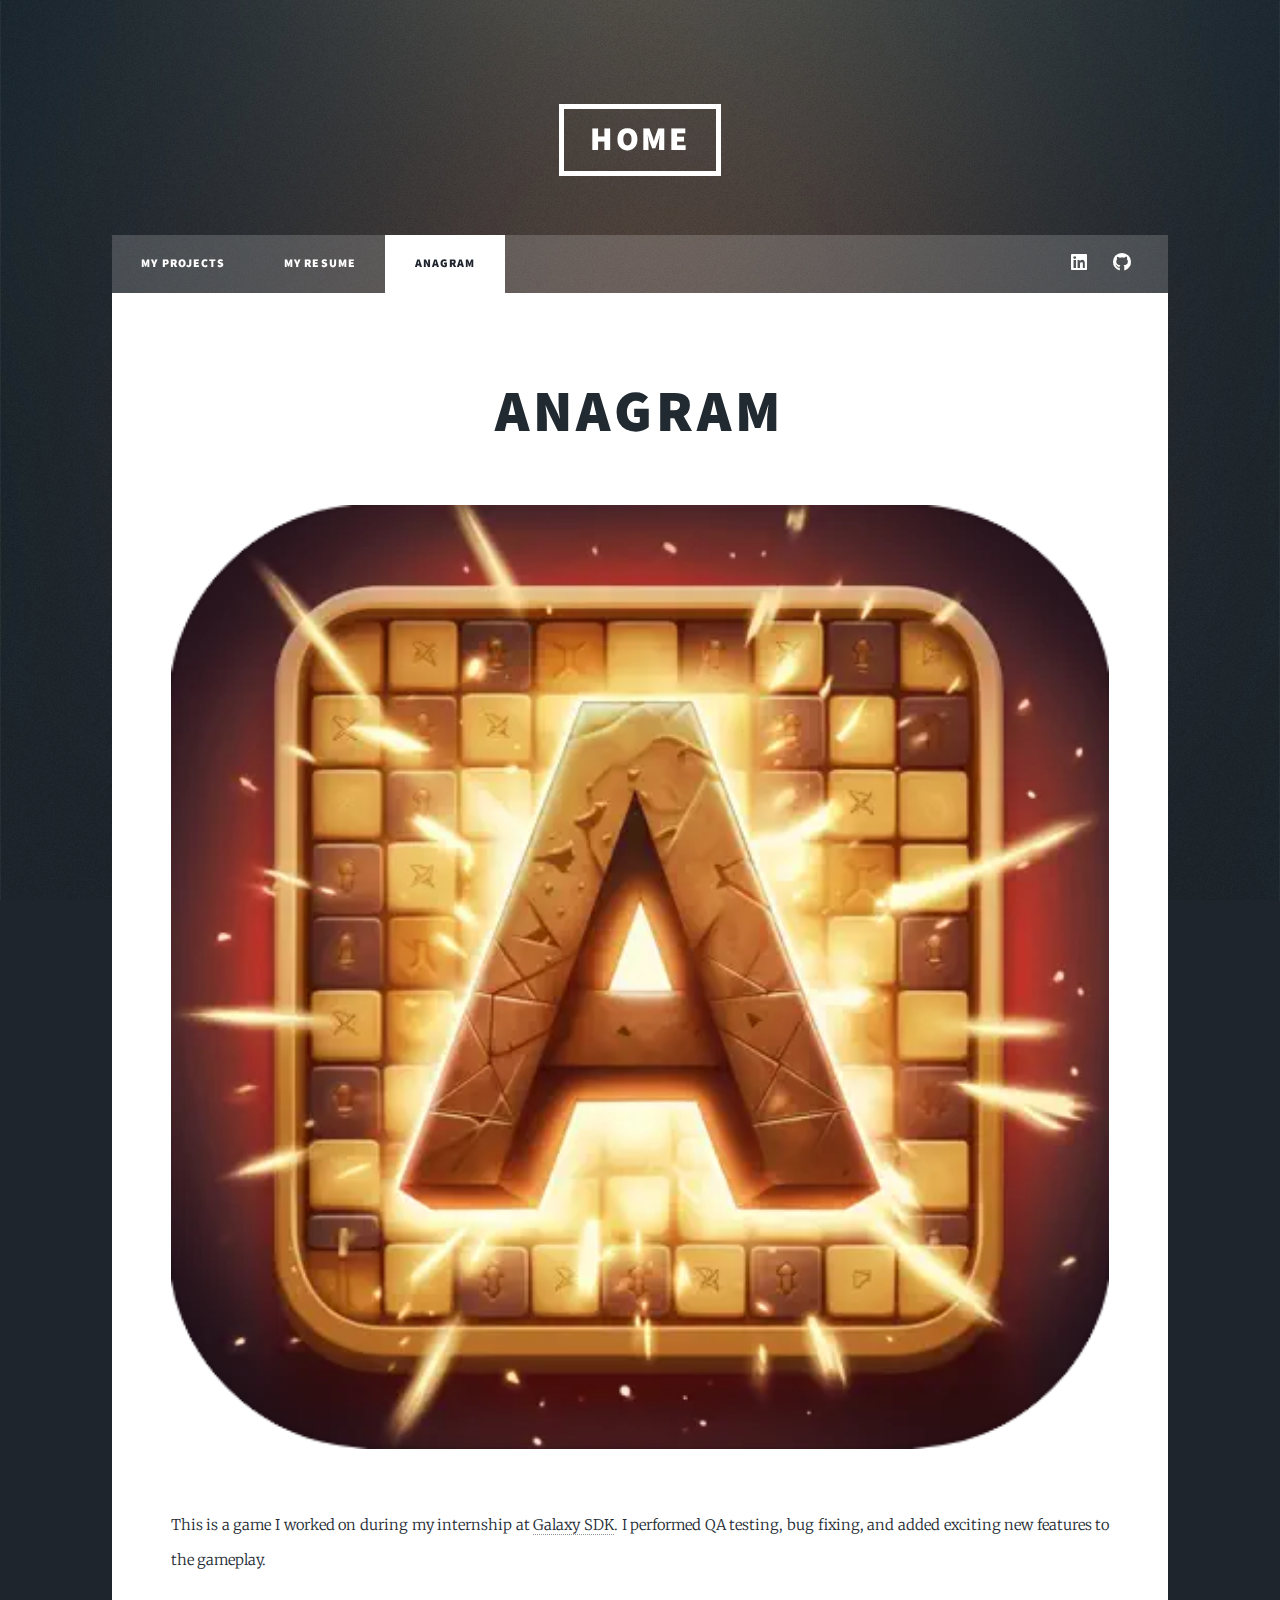
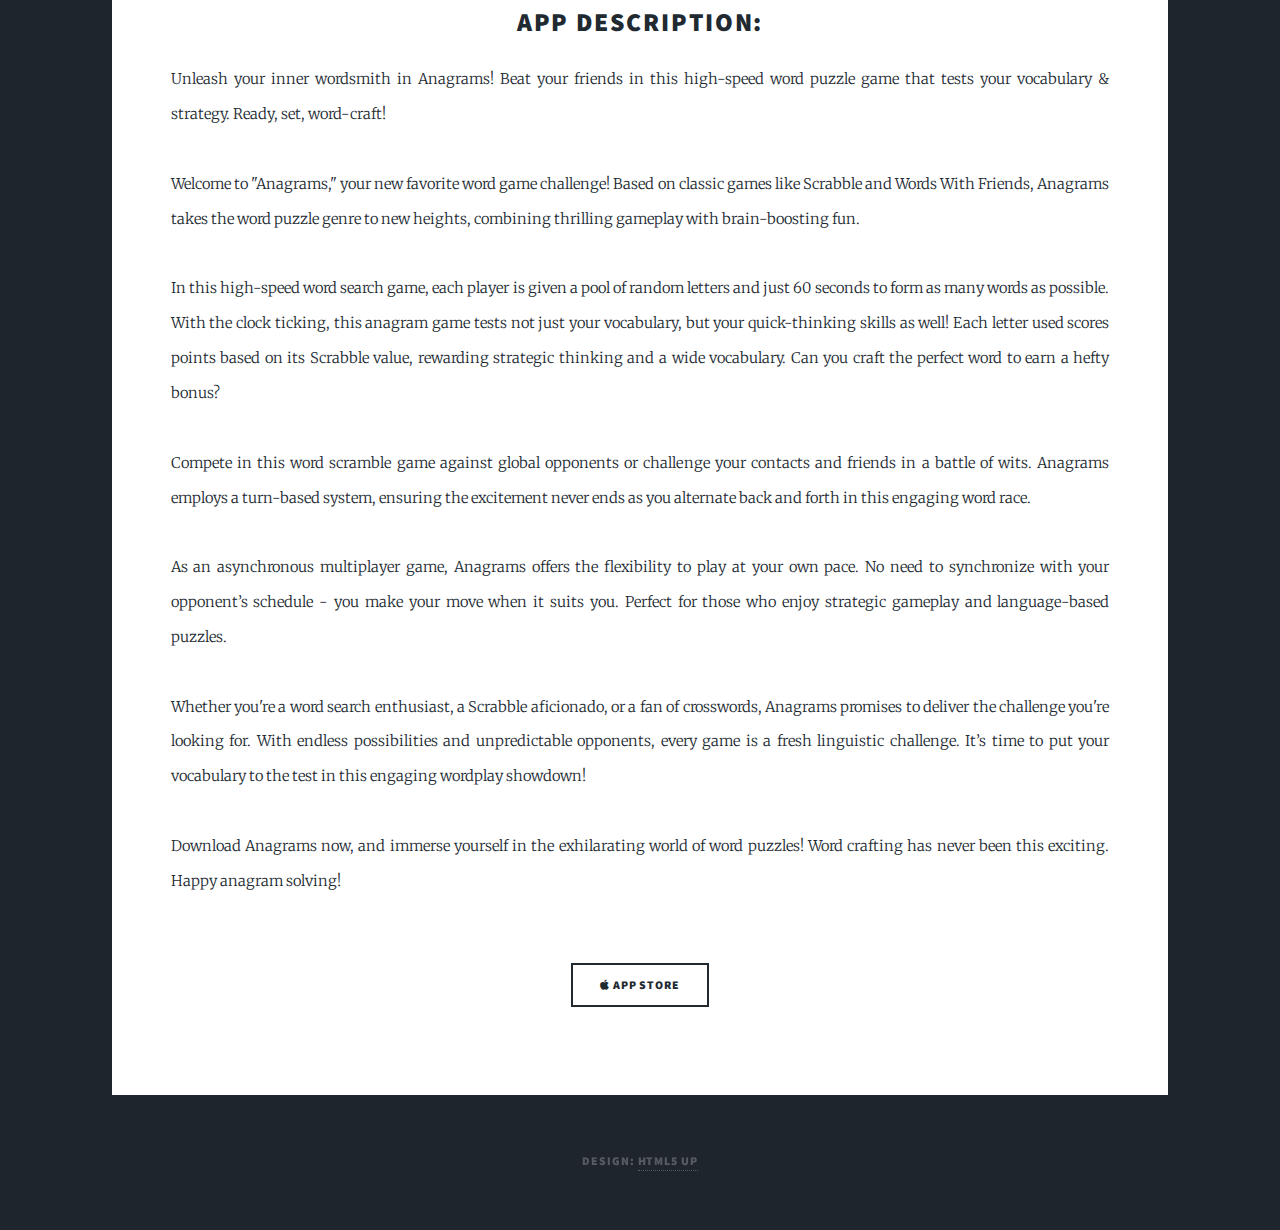
==== anagram.html @ d2fc7c10 "updating website with new projects" ====
<!DOCTYPE HTML>
<!--
	Massively by HTML5 UP
	html5up.net | @ajlkn
	Free for personal and commercial use under the CCA 3.0 license (html5up.net/license)
-->
<html>
	<head>
		<title>Anagram</title>
		<meta charset="utf-8" />
		<meta name="viewport" content="width=device-width, initial-scale=1, user-scalable=no" />
		<link rel="stylesheet" href="assets/css/main.css" />
		<noscript><link rel="stylesheet" href="assets/css/noscript.css" /></noscript>
	</head>
	<body class="is-preload">

		<!-- Wrapper -->
			<div id="wrapper">

				<!-- Header -->
					<header id="header">
						<a href="index.html" class="logo">Home</a>
					</header>

				<!-- Nav -->
					<nav id="nav">
						<ul class="links">
							<li><a href="index.html">My Projects</a></li>
							<li><a href="resume.html">My Resume</a></li>
                            <li class="active"><a href="anagram.html">Anagram</a></li>
						</ul>
						<ul class="icons">
							<li><a href="https://www.linkedin.com/in/drew-bozarth" class="icon brands fa-linkedin" target="_blank"><span class="label">Linkedin</span></a></li>
							<li><a href="https://github.com/drew-bozarth" class="icon brands fa-github" target="_blank"><span class="label">GitHub</span></a></li>
						</ul>
					</nav>

				<!-- Main -->
					<div id="main">

						<!-- Post -->
							<section class="post">
								<header class="major">
									<h1>Anagram<br /></h1>
								</header>
								<div class="image main"><img src="images/AnagramIcon.png" alt="" /></div>
								<p>
									<article>
                                        <p>This is a game I worked on during my internship at <a href="https://www.galaxysdk.com/" target="_blank">Galaxy SDK</a>. I performed QA testing, bug fixing, and added exciting new features to the gameplay.
                                        </p>
                                        <p>
                                            <h2 style="text-align: center;">App Description:</h2>
                                            <p>
                                                Unleash your inner wordsmith in Anagrams! Beat your friends in this high-speed word puzzle game that tests your vocabulary & strategy. Ready, set, word-craft!<br /><br />
                                                Welcome to "Anagrams," your new favorite word game challenge! Based on classic games like Scrabble and Words With Friends, Anagrams takes the word puzzle genre to new heights, combining thrilling gameplay with brain-boosting fun.<br /><br />
                                                In this high-speed word search game, each player is given a pool of random letters and just 60 seconds to form as many words as possible. With the clock ticking, this anagram game tests not just your vocabulary, but your quick-thinking skills as well! Each letter used scores points based on its Scrabble value, rewarding strategic thinking and a wide vocabulary. Can you craft the perfect word to earn a hefty bonus?<br /><br />
                                                Compete in this word scramble game against global opponents or challenge your contacts and friends in a battle of wits. Anagrams employs a turn-based system, ensuring the excitement never ends as you alternate back and forth in this engaging word race.<br /><br />
                                                As an asynchronous multiplayer game, Anagrams offers the flexibility to play at your own pace. No need to synchronize with your opponent’s schedule - you make your move when it suits you. Perfect for those who enjoy strategic gameplay and language-based puzzles.<br /><br />
                                                Whether you're a word search enthusiast, a Scrabble aficionado, or a fan of crosswords, Anagrams promises to deliver the challenge you're looking for. With endless possibilities and unpredictable opponents, every game is a fresh linguistic challenge. It’s time to put your vocabulary to the test in this engaging wordplay showdown!<br /><br />
                                                Download Anagrams now, and immerse yourself in the exhilarating world of word puzzles! Word crafting has never been this exciting. Happy anagram solving!<br /><br />
                                            </p>
                                        </p>
                                    
                                        <ul class="actions special">
                                            <li><a href="https://apps.apple.com/us/app/anagram-word-battle/id6450316290" class="button" target="_blank"><span class="icon brands fa-apple"> App Store</span></a></li>
                                        </ul>
                                    </article>
								</p>
							</section>
					</div>

				<!-- Footer -->
					<footer id="footer">
					</footer>

				<!-- Copyright -->
					<div id="copyright">
						<ul><li>Design: <a href="https://html5up.net" target="_blank">HTML5 UP</a></li></ul>
					</div>

			</div>

		<!-- Scripts -->
			<script src="assets/js/jquery.min.js"></script>
			<script src="assets/js/jquery.scrollex.min.js"></script>
			<script src="assets/js/jquery.scrolly.min.js"></script>
			<script src="assets/js/browser.min.js"></script>
			<script src="assets/js/breakpoints.min.js"></script>
			<script src="assets/js/util.js"></script>
			<script src="assets/js/main.js"></script>

	</body>
</html>
---- assets/css/main.css ----
@import url(fontawesome-all.min.css);
@import url("https://fonts.googleapis.com/css?family=Merriweather:300,700,300italic,700italic|Source+Sans+Pro:900");

/*
	Massively by HTML5 UP
	html5up.net | @ajlkn
	Free for personal and commercial use under the CCA 3.0 license (html5up.net/license)
*/

html,
body,
div,
span,
applet,
object,
iframe,
h1,
h2,
h3,
h4,
h5,
h6,
p,
blockquote,
pre,
a,
abbr,
acronym,
address,
big,
cite,
code,
del,
dfn,
em,
img,
ins,
kbd,
q,
s,
samp,
small,
strike,
strong,
sub,
sup,
tt,
var,
b,
u,
i,
center,
dl,
dt,
dd,
ol,
ul,
li,
fieldset,
form,
label,
legend,
table,
caption,
tbody,
tfoot,
thead,
tr,
th,
td,
article,
aside,
canvas,
details,
embed,
figure,
figcaption,
footer,
header,
hgroup,
menu,
nav,
output,
ruby,
section,
summary,
time,
mark,
audio,
video {
  margin: 0;
  padding: 0;
  border: 0;
  font-size: 100%;
  font: inherit;
  vertical-align: baseline;
}

article,
aside,
details,
figcaption,
figure,
footer,
header,
hgroup,
menu,
nav,
section {
  display: block;
}

body {
  line-height: 1;
}

ol,
ul {
  list-style: none;
}

blockquote,
q {
  quotes: none;
}

blockquote:before,
blockquote:after,
q:before,
q:after {
  content: "";
  content: none;
}

table {
  border-collapse: collapse;
  border-spacing: 0;
}

body {
  -webkit-text-size-adjust: none;
}

mark {
  background-color: transparent;
  color: inherit;
}

input::-moz-focus-inner {
  border: 0;
  padding: 0;
}

input,
select,
textarea {
  -moz-appearance: none;
  -webkit-appearance: none;
  -ms-appearance: none;
  appearance: none;
}

/* Basic */

@-ms-viewport {
  width: device-width;
}

body {
  -ms-overflow-style: scrollbar;
}

@media screen and (max-width: 480px) {
  html,
  body {
    min-width: 320px;
  }
}

html {
  box-sizing: border-box;
}

*,
*:before,
*:after {
  box-sizing: inherit;
}

body {
  background-color: #1e252d;
}

body.is-preload *,
body.is-preload *:before,
body.is-preload *:after {
  -moz-animation: none !important;
  -webkit-animation: none !important;
  -ms-animation: none !important;
  animation: none !important;
  -moz-transition: none !important;
  -webkit-transition: none !important;
  -ms-transition: none !important;
  transition: none !important;
}

/* Type */

html {
  font-size: 16pt;
}

@media screen and (max-width: 1680px) {
  html {
    font-size: 12pt;
  }
}

@media screen and (max-width: 1280px) {
  html {
    font-size: 11pt;
  }
}

@media screen and (max-width: 360px) {
  html {
    font-size: 10pt;
  }
}

body {
  color: #212931;
}

body,
input,
select,
textarea {
  font-family: "Merriweather", Georgia, serif;
  font-weight: 300;
  font-size: 1rem;
  line-height: 2.375;
}

a {
  -moz-transition: color 0.2s ease-in-out, background-color 0.2s ease-in-out,
    border-color 0.2s ease-in-out, box-shadow 0.2s ease-in-out;
  -webkit-transition: color 0.2s ease-in-out, background-color 0.2s ease-in-out,
    border-color 0.2s ease-in-out, box-shadow 0.2s ease-in-out;
  -ms-transition: color 0.2s ease-in-out, background-color 0.2s ease-in-out,
    border-color 0.2s ease-in-out, box-shadow 0.2s ease-in-out;
  transition: color 0.2s ease-in-out, background-color 0.2s ease-in-out,
    border-color 0.2s ease-in-out, box-shadow 0.2s ease-in-out;
  border-bottom: dotted 1px;
  text-decoration: none;
}

a:hover {
  border-bottom-color: transparent;
}

strong,
b {
  font-weight: 600;
}

em,
i {
  font-style: italic;
}

p {
  text-align: justify;
  margin: 0 0 2rem 0;
}

h1,
h2,
h3,
h4,
h5,
h6 {
  font-family: "Source Sans Pro", Helvetica, sans-serif;
  font-weight: 900;
  line-height: 1.5;
  letter-spacing: 0.075em;
  text-transform: uppercase;
  margin: 0 0 1rem 0;
}

h1 a,
h2 a,
h3 a,
h4 a,
h5 a,
h6 a {
  border-bottom: 0;
  color: inherit;
  text-decoration: none;
}

h1 {
  font-size: 4rem;
  line-height: 1.1;
  margin: 0 0 2rem 0;
}

h2 {
  font-size: 1.75rem;
  line-height: 1.3;
  margin: 0 0 1.5rem 0;
}

h3 {
  font-size: 1.25rem;
  margin: 0 0 1.5rem 0;
}

h4 {
  font-size: 1rem;
}

h5 {
  font-size: 0.9rem;
}

h6 {
  font-size: 0.8rem;
}

sub {
  font-size: 0.8rem;
  position: relative;
  top: 0.5rem;
}

sup {
  font-size: 0.8rem;
  position: relative;
  top: -0.5rem;
}

blockquote {
  border-left: solid 4px;
  font-style: italic;
  margin: 0 0 2rem 0;
  padding: 0.5rem 0 0.5rem 2rem;
}

code {
  border: solid 2px;
  font-family: "Courier New", monospace;
  font-size: 0.9rem;
  margin: 0 0.25rem;
  padding: 0.25rem 0.65rem;
}

pre {
  -webkit-overflow-scrolling: touch;
  font-family: "Courier New", monospace;
  font-size: 0.9rem;
  margin: 0 0 2rem 0;
}

pre code {
  display: block;
  line-height: 1.75;
  padding: 1rem 1.5rem;
  overflow-x: auto;
}

hr {
  border: 0;
  border-bottom: solid 2px;
  margin: 3rem 0;
}

hr.major {
  margin: 5rem 0;
}

.align-left {
  text-align: left;
}

.align-center {
  text-align: center;
}

.align-right {
  text-align: right;
}

input,
select,
textarea {
  color: #212931;
}

a {
  color: #212931;
  border-bottom-color: rgba(33, 41, 49, 0.5);
}

a:hover {
  border-bottom-color: transparent;
  color: #18bfef !important;
}

strong,
b {
  color: #212931;
}

h1,
h2,
h3,
h4,
h5,
h6 {
  color: #212931;
}

blockquote {
  border-left-color: #eeeeee;
}

code {
  background: rgba(220, 220, 220, 0.25);
  border-color: #eeeeee;
}

hr {
  border-bottom-color: #eeeeee;
}

/* Row */

.row {
  display: flex;
  flex-wrap: wrap;
  box-sizing: border-box;
  align-items: stretch;
}

.row > * {
  box-sizing: border-box;
}

.row.gtr-uniform > * > :last-child {
  margin-bottom: 0;
}

.row.aln-left {
  justify-content: flex-start;
}

.row.aln-center {
  justify-content: center;
}

.row.aln-right {
  justify-content: flex-end;
}

.row.aln-top {
  align-items: flex-start;
}

.row.aln-middle {
  align-items: center;
}

.row.aln-bottom {
  align-items: flex-end;
}

.row > .imp {
  order: -1;
}

.row > .col-1 {
  width: 8.33333%;
}

.row > .off-1 {
  margin-left: 8.33333%;
}

.row > .col-2 {
  width: 16.66667%;
}

.row > .off-2 {
  margin-left: 16.66667%;
}

.row > .col-3 {
  width: 25%;
}

.row > .off-3 {
  margin-left: 25%;
}

.row > .col-4 {
  width: 33.33333%;
}

.row > .off-4 {
  margin-left: 33.33333%;
}

.row > .col-5 {
  width: 41.66667%;
}

.row > .off-5 {
  margin-left: 41.66667%;
}

.row > .col-6 {
  width: 50%;
}

.row > .off-6 {
  margin-left: 50%;
}

.row > .col-7 {
  width: 58.33333%;
}

.row > .off-7 {
  margin-left: 58.33333%;
}

.row > .col-8 {
  width: 66.66667%;
}

.row > .off-8 {
  margin-left: 66.66667%;
}

.row > .col-9 {
  width: 75%;
}

.row > .off-9 {
  margin-left: 75%;
}

.row > .col-10 {
  width: 83.33333%;
}

.row > .off-10 {
  margin-left: 83.33333%;
}

.row > .col-11 {
  width: 91.66667%;
}

.row > .off-11 {
  margin-left: 91.66667%;
}

.row > .col-12 {
  width: 100%;
}

.row > .off-12 {
  margin-left: 100%;
}

.row.gtr-0 {
  margin-top: 0;
  margin-left: 0rem;
}

.row.gtr-0 > * {
  padding: 0 0 0 0rem;
}

.row.gtr-0.gtr-uniform {
  margin-top: 0rem;
}

.row.gtr-0.gtr-uniform > * {
  padding-top: 0rem;
}

.row.gtr-25 {
  margin-top: 0;
  margin-left: -0.375rem;
}

.row.gtr-25 > * {
  padding: 0 0 0 0.375rem;
}

.row.gtr-25.gtr-uniform {
  margin-top: -0.375rem;
}

.row.gtr-25.gtr-uniform > * {
  padding-top: 0.375rem;
}

.row.gtr-50 {
  margin-top: 0;
  margin-left: -0.75rem;
}

.row.gtr-50 > * {
  padding: 0 0 0 0.75rem;
}

.row.gtr-50.gtr-uniform {
  margin-top: -0.75rem;
}

.row.gtr-50.gtr-uniform > * {
  padding-top: 0.75rem;
}

.row {
  margin-top: 0;
  margin-left: -1.5rem;
}

.row > * {
  padding: 0 0 0 1.5rem;
}

.row.gtr-uniform {
  margin-top: -1.5rem;
}

.row.gtr-uniform > * {
  padding-top: 1.5rem;
}

.row.gtr-150 {
  margin-top: 0;
  margin-left: -2.25rem;
}

.row.gtr-150 > * {
  padding: 0 0 0 2.25rem;
}

.row.gtr-150.gtr-uniform {
  margin-top: -2.25rem;
}

.row.gtr-150.gtr-uniform > * {
  padding-top: 2.25rem;
}

.row.gtr-200 {
  margin-top: 0;
  margin-left: -3rem;
}

.row.gtr-200 > * {
  padding: 0 0 0 3rem;
}

.row.gtr-200.gtr-uniform {
  margin-top: -3rem;
}

.row.gtr-200.gtr-uniform > * {
  padding-top: 3rem;
}

@media screen and (max-width: 1680px) {
  .row {
    display: flex;
    flex-wrap: wrap;
    box-sizing: border-box;
    align-items: stretch;
  }

  .row > * {
    box-sizing: border-box;
  }

  .row.gtr-uniform > * > :last-child {
    margin-bottom: 0;
  }

  .row.aln-left {
    justify-content: flex-start;
  }

  .row.aln-center {
    justify-content: center;
  }

  .row.aln-right {
    justify-content: flex-end;
  }

  .row.aln-top {
    align-items: flex-start;
  }

  .row.aln-middle {
    align-items: center;
  }

  .row.aln-bottom {
    align-items: flex-end;
  }

  .row > .imp-xlarge {
    order: -1;
  }

  .row > .col-1-xlarge {
    width: 8.33333%;
  }

  .row > .off-1-xlarge {
    margin-left: 8.33333%;
  }

  .row > .col-2-xlarge {
    width: 16.66667%;
  }

  .row > .off-2-xlarge {
    margin-left: 16.66667%;
  }

  .row > .col-3-xlarge {
    width: 25%;
  }

  .row > .off-3-xlarge {
    margin-left: 25%;
  }

  .row > .col-4-xlarge {
    width: 33.33333%;
  }

  .row > .off-4-xlarge {
    margin-left: 33.33333%;
  }

  .row > .col-5-xlarge {
    width: 41.66667%;
  }

  .row > .off-5-xlarge {
    margin-left: 41.66667%;
  }

  .row > .col-6-xlarge {
    width: 50%;
  }

  .row > .off-6-xlarge {
    margin-left: 50%;
  }

  .row > .col-7-xlarge {
    width: 58.33333%;
  }

  .row > .off-7-xlarge {
    margin-left: 58.33333%;
  }

  .row > .col-8-xlarge {
    width: 66.66667%;
  }

  .row > .off-8-xlarge {
    margin-left: 66.66667%;
  }

  .row > .col-9-xlarge {
    width: 75%;
  }

  .row > .off-9-xlarge {
    margin-left: 75%;
  }

  .row > .col-10-xlarge {
    width: 83.33333%;
  }

  .row > .off-10-xlarge {
    margin-left: 83.33333%;
  }

  .row > .col-11-xlarge {
    width: 91.66667%;
  }

  .row > .off-11-xlarge {
    margin-left: 91.66667%;
  }

  .row > .col-12-xlarge {
    width: 100%;
  }

  .row > .off-12-xlarge {
    margin-left: 100%;
  }

  .row.gtr-0 {
    margin-top: 0;
    margin-left: 0rem;
  }

  .row.gtr-0 > * {
    padding: 0 0 0 0rem;
  }

  .row.gtr-0.gtr-uniform {
    margin-top: 0rem;
  }

  .row.gtr-0.gtr-uniform > * {
    padding-top: 0rem;
  }

  .row.gtr-25 {
    margin-top: 0;
    margin-left: -0.375rem;
  }

  .row.gtr-25 > * {
    padding: 0 0 0 0.375rem;
  }

  .row.gtr-25.gtr-uniform {
    margin-top: -0.375rem;
  }

  .row.gtr-25.gtr-uniform > * {
    padding-top: 0.375rem;
  }

  .row.gtr-50 {
    margin-top: 0;
    margin-left: -0.75rem;
  }

  .row.gtr-50 > * {
    padding: 0 0 0 0.75rem;
  }

  .row.gtr-50.gtr-uniform {
    margin-top: -0.75rem;
  }

  .row.gtr-50.gtr-uniform > * {
    padding-top: 0.75rem;
  }

  .row {
    margin-top: 0;
    margin-left: -1.5rem;
  }

  .row > * {
    padding: 0 0 0 1.5rem;
  }

  .row.gtr-uniform {
    margin-top: -1.5rem;
  }

  .row.gtr-uniform > * {
    padding-top: 1.5rem;
  }

  .row.gtr-150 {
    margin-top: 0;
    margin-left: -2.25rem;
  }

  .row.gtr-150 > * {
    padding: 0 0 0 2.25rem;
  }

  .row.gtr-150.gtr-uniform {
    margin-top: -2.25rem;
  }

  .row.gtr-150.gtr-uniform > * {
    padding-top: 2.25rem;
  }

  .row.gtr-200 {
    margin-top: 0;
    margin-left: -3rem;
  }

  .row.gtr-200 > * {
    padding: 0 0 0 3rem;
  }

  .row.gtr-200.gtr-uniform {
    margin-top: -3rem;
  }

  .row.gtr-200.gtr-uniform > * {
    padding-top: 3rem;
  }
}

@media screen and (max-width: 1280px) {
  .row {
    display: flex;
    flex-wrap: wrap;
    box-sizing: border-box;
    align-items: stretch;
  }

  .row > * {
    box-sizing: border-box;
  }

  .row.gtr-uniform > * > :last-child {
    margin-bottom: 0;
  }

  .row.aln-left {
    justify-content: flex-start;
  }

  .row.aln-center {
    justify-content: center;
  }

  .row.aln-right {
    justify-content: flex-end;
  }

  .row.aln-top {
    align-items: flex-start;
  }

  .row.aln-middle {
    align-items: center;
  }

  .row.aln-bottom {
    align-items: flex-end;
  }

  .row > .imp-large {
    order: -1;
  }

  .row > .col-1-large {
    width: 8.33333%;
  }

  .row > .off-1-large {
    margin-left: 8.33333%;
  }

  .row > .col-2-large {
    width: 16.66667%;
  }

  .row > .off-2-large {
    margin-left: 16.66667%;
  }

  .row > .col-3-large {
    width: 25%;
  }

  .row > .off-3-large {
    margin-left: 25%;
  }

  .row > .col-4-large {
    width: 33.33333%;
  }

  .row > .off-4-large {
    margin-left: 33.33333%;
  }

  .row > .col-5-large {
    width: 41.66667%;
  }

  .row > .off-5-large {
    margin-left: 41.66667%;
  }

  .row > .col-6-large {
    width: 50%;
  }

  .row > .off-6-large {
    margin-left: 50%;
  }

  .row > .col-7-large {
    width: 58.33333%;
  }

  .row > .off-7-large {
    margin-left: 58.33333%;
  }

  .row > .col-8-large {
    width: 66.66667%;
  }

  .row > .off-8-large {
    margin-left: 66.66667%;
  }

  .row > .col-9-large {
    width: 75%;
  }

  .row > .off-9-large {
    margin-left: 75%;
  }

  .row > .col-10-large {
    width: 83.33333%;
  }

  .row > .off-10-large {
    margin-left: 83.33333%;
  }

  .row > .col-11-large {
    width: 91.66667%;
  }

  .row > .off-11-large {
    margin-left: 91.66667%;
  }

  .row > .col-12-large {
    width: 100%;
  }

  .row > .off-12-large {
    margin-left: 100%;
  }

  .row.gtr-0 {
    margin-top: 0;
    margin-left: 0rem;
  }

  .row.gtr-0 > * {
    padding: 0 0 0 0rem;
  }

  .row.gtr-0.gtr-uniform {
    margin-top: 0rem;
  }

  .row.gtr-0.gtr-uniform > * {
    padding-top: 0rem;
  }

  .row.gtr-25 {
    margin-top: 0;
    margin-left: -0.375rem;
  }

  .row.gtr-25 > * {
    padding: 0 0 0 0.375rem;
  }

  .row.gtr-25.gtr-uniform {
    margin-top: -0.375rem;
  }

  .row.gtr-25.gtr-uniform > * {
    padding-top: 0.375rem;
  }

  .row.gtr-50 {
    margin-top: 0;
    margin-left: -0.75rem;
  }

  .row.gtr-50 > * {
    padding: 0 0 0 0.75rem;
  }

  .row.gtr-50.gtr-uniform {
    margin-top: -0.75rem;
  }

  .row.gtr-50.gtr-uniform > * {
    padding-top: 0.75rem;
  }

  .row {
    margin-top: 0;
    margin-left: -1.5rem;
  }

  .row > * {
    padding: 0 0 0 1.5rem;
  }

  .row.gtr-uniform {
    margin-top: -1.5rem;
  }

  .row.gtr-uniform > * {
    padding-top: 1.5rem;
  }

  .row.gtr-150 {
    margin-top: 0;
    margin-left: -2.25rem;
  }

  .row.gtr-150 > * {
    padding: 0 0 0 2.25rem;
  }

  .row.gtr-150.gtr-uniform {
    margin-top: -2.25rem;
  }

  .row.gtr-150.gtr-uniform > * {
    padding-top: 2.25rem;
  }

  .row.gtr-200 {
    margin-top: 0;
    margin-left: -3rem;
  }

  .row.gtr-200 > * {
    padding: 0 0 0 3rem;
  }

  .row.gtr-200.gtr-uniform {
    margin-top: -3rem;
  }

  .row.gtr-200.gtr-uniform > * {
    padding-top: 3rem;
  }
}

@media screen and (max-width: 980px) {
  .row {
    display: flex;
    flex-wrap: wrap;
    box-sizing: border-box;
    align-items: stretch;
  }

  .row > * {
    box-sizing: border-box;
  }

  .row.gtr-uniform > * > :last-child {
    margin-bottom: 0;
  }

  .row.aln-left {
    justify-content: flex-start;
  }

  .row.aln-center {
    justify-content: center;
  }

  .row.aln-right {
    justify-content: flex-end;
  }

  .row.aln-top {
    align-items: flex-start;
  }

  .row.aln-middle {
    align-items: center;
  }

  .row.aln-bottom {
    align-items: flex-end;
  }

  .row > .imp-medium {
    order: -1;
  }

  .row > .col-1-medium {
    width: 8.33333%;
  }

  .row > .off-1-medium {
    margin-left: 8.33333%;
  }

  .row > .col-2-medium {
    width: 16.66667%;
  }

  .row > .off-2-medium {
    margin-left: 16.66667%;
  }

  .row > .col-3-medium {
    width: 25%;
  }

  .row > .off-3-medium {
    margin-left: 25%;
  }

  .row > .col-4-medium {
    width: 33.33333%;
  }

  .row > .off-4-medium {
    margin-left: 33.33333%;
  }

  .row > .col-5-medium {
    width: 41.66667%;
  }

  .row > .off-5-medium {
    margin-left: 41.66667%;
  }

  .row > .col-6-medium {
    width: 50%;
  }

  .row > .off-6-medium {
    margin-left: 50%;
  }

  .row > .col-7-medium {
    width: 58.33333%;
  }

  .row > .off-7-medium {
    margin-left: 58.33333%;
  }

  .row > .col-8-medium {
    width: 66.66667%;
  }

  .row > .off-8-medium {
    margin-left: 66.66667%;
  }

  .row > .col-9-medium {
    width: 75%;
  }

  .row > .off-9-medium {
    margin-left: 75%;
  }

  .row > .col-10-medium {
    width: 83.33333%;
  }

  .row > .off-10-medium {
    margin-left: 83.33333%;
  }

  .row > .col-11-medium {
    width: 91.66667%;
  }

  .row > .off-11-medium {
    margin-left: 91.66667%;
  }

  .row > .col-12-medium {
    width: 100%;
  }

  .row > .off-12-medium {
    margin-left: 100%;
  }

  .row.gtr-0 {
    margin-top: 0;
    margin-left: 0rem;
  }

  .row.gtr-0 > * {
    padding: 0 0 0 0rem;
  }

  .row.gtr-0.gtr-uniform {
    margin-top: 0rem;
  }

  .row.gtr-0.gtr-uniform > * {
    padding-top: 0rem;
  }

  .row.gtr-25 {
    margin-top: 0;
    margin-left: -0.375rem;
  }

  .row.gtr-25 > * {
    padding: 0 0 0 0.375rem;
  }

  .row.gtr-25.gtr-uniform {
    margin-top: -0.375rem;
  }

  .row.gtr-25.gtr-uniform > * {
    padding-top: 0.375rem;
  }

  .row.gtr-50 {
    margin-top: 0;
    margin-left: -0.75rem;
  }

  .row.gtr-50 > * {
    padding: 0 0 0 0.75rem;
  }

  .row.gtr-50.gtr-uniform {
    margin-top: -0.75rem;
  }

  .row.gtr-50.gtr-uniform > * {
    padding-top: 0.75rem;
  }

  .row {
    margin-top: 0;
    margin-left: -1.5rem;
  }

  .row > * {
    padding: 0 0 0 1.5rem;
  }

  .row.gtr-uniform {
    margin-top: -1.5rem;
  }

  .row.gtr-uniform > * {
    padding-top: 1.5rem;
  }

  .row.gtr-150 {
    margin-top: 0;
    margin-left: -2.25rem;
  }

  .row.gtr-150 > * {
    padding: 0 0 0 2.25rem;
  }

  .row.gtr-150.gtr-uniform {
    margin-top: -2.25rem;
  }

  .row.gtr-150.gtr-uniform > * {
    padding-top: 2.25rem;
  }

  .row.gtr-200 {
    margin-top: 0;
    margin-left: -3rem;
  }

  .row.gtr-200 > * {
    padding: 0 0 0 3rem;
  }

  .row.gtr-200.gtr-uniform {
    margin-top: -3rem;
  }

  .row.gtr-200.gtr-uniform > * {
    padding-top: 3rem;
  }
}

@media screen and (max-width: 736px) {
  .row {
    display: flex;
    flex-wrap: wrap;
    box-sizing: border-box;
    align-items: stretch;
  }

  .row > * {
    box-sizing: border-box;
  }

  .row.gtr-uniform > * > :last-child {
    margin-bottom: 0;
  }

  .row.aln-left {
    justify-content: flex-start;
  }

  .row.aln-center {
    justify-content: center;
  }

  .row.aln-right {
    justify-content: flex-end;
  }

  .row.aln-top {
    align-items: flex-start;
  }

  .row.aln-middle {
    align-items: center;
  }

  .row.aln-bottom {
    align-items: flex-end;
  }

  .row > .imp-small {
    order: -1;
  }

  .row > .col-1-small {
    width: 8.33333%;
  }

  .row > .off-1-small {
    margin-left: 8.33333%;
  }

  .row > .col-2-small {
    width: 16.66667%;
  }

  .row > .off-2-small {
    margin-left: 16.66667%;
  }

  .row > .col-3-small {
    width: 25%;
  }

  .row > .off-3-small {
    margin-left: 25%;
  }

  .row > .col-4-small {
    width: 33.33333%;
  }

  .row > .off-4-small {
    margin-left: 33.33333%;
  }

  .row > .col-5-small {
    width: 41.66667%;
  }

  .row > .off-5-small {
    margin-left: 41.66667%;
  }

  .row > .col-6-small {
    width: 50%;
  }

  .row > .off-6-small {
    margin-left: 50%;
  }

  .row > .col-7-small {
    width: 58.33333%;
  }

  .row > .off-7-small {
    margin-left: 58.33333%;
  }

  .row > .col-8-small {
    width: 66.66667%;
  }

  .row > .off-8-small {
    margin-left: 66.66667%;
  }

  .row > .col-9-small {
    width: 75%;
  }

  .row > .off-9-small {
    margin-left: 75%;
  }

  .row > .col-10-small {
    width: 83.33333%;
  }

  .row > .off-10-small {
    margin-left: 83.33333%;
  }

  .row > .col-11-small {
    width: 91.66667%;
  }

  .row > .off-11-small {
    margin-left: 91.66667%;
  }

  .row > .col-12-small {
    width: 100%;
  }

  .row > .off-12-small {
    margin-left: 100%;
  }

  .row.gtr-0 {
    margin-top: 0;
    margin-left: 0rem;
  }

  .row.gtr-0 > * {
    padding: 0 0 0 0rem;
  }

  .row.gtr-0.gtr-uniform {
    margin-top: 0rem;
  }

  .row.gtr-0.gtr-uniform > * {
    padding-top: 0rem;
  }

  .row.gtr-25 {
    margin-top: 0;
    margin-left: -0.375rem;
  }

  .row.gtr-25 > * {
    padding: 0 0 0 0.375rem;
  }

  .row.gtr-25.gtr-uniform {
    margin-top: -0.375rem;
  }

  .row.gtr-25.gtr-uniform > * {
    padding-top: 0.375rem;
  }

  .row.gtr-50 {
    margin-top: 0;
    margin-left: -0.75rem;
  }

  .row.gtr-50 > * {
    padding: 0 0 0 0.75rem;
  }

  .row.gtr-50.gtr-uniform {
    margin-top: -0.75rem;
  }

  .row.gtr-50.gtr-uniform > * {
    padding-top: 0.75rem;
  }

  .row {
    margin-top: 0;
    margin-left: -1.5rem;
  }

  .row > * {
    padding: 0 0 0 1.5rem;
  }

  .row.gtr-uniform {
    margin-top: -1.5rem;
  }

  .row.gtr-uniform > * {
    padding-top: 1.5rem;
  }

  .row.gtr-150 {
    margin-top: 0;
    margin-left: -2.25rem;
  }

  .row.gtr-150 > * {
    padding: 0 0 0 2.25rem;
  }

  .row.gtr-150.gtr-uniform {
    margin-top: -2.25rem;
  }

  .row.gtr-150.gtr-uniform > * {
    padding-top: 2.25rem;
  }

  .row.gtr-200 {
    margin-top: 0;
    margin-left: -3rem;
  }

  .row.gtr-200 > * {
    padding: 0 0 0 3rem;
  }

  .row.gtr-200.gtr-uniform {
    margin-top: -3rem;
  }

  .row.gtr-200.gtr-uniform > * {
    padding-top: 3rem;
  }
}

@media screen and (max-width: 480px) {
  .row {
    display: flex;
    flex-wrap: wrap;
    box-sizing: border-box;
    align-items: stretch;
  }

  .row > * {
    box-sizing: border-box;
  }

  .row.gtr-uniform > * > :last-child {
    margin-bottom: 0;
  }

  .row.aln-left {
    justify-content: flex-start;
  }

  .row.aln-center {
    justify-content: center;
  }

  .row.aln-right {
    justify-content: flex-end;
  }

  .row.aln-top {
    align-items: flex-start;
  }

  .row.aln-middle {
    align-items: center;
  }

  .row.aln-bottom {
    align-items: flex-end;
  }

  .row > .imp-xsmall {
    order: -1;
  }

  .row > .col-1-xsmall {
    width: 8.33333%;
  }

  .row > .off-1-xsmall {
    margin-left: 8.33333%;
  }

  .row > .col-2-xsmall {
    width: 16.66667%;
  }

  .row > .off-2-xsmall {
    margin-left: 16.66667%;
  }

  .row > .col-3-xsmall {
    width: 25%;
  }

  .row > .off-3-xsmall {
    margin-left: 25%;
  }

  .row > .col-4-xsmall {
    width: 33.33333%;
  }

  .row > .off-4-xsmall {
    margin-left: 33.33333%;
  }

  .row > .col-5-xsmall {
    width: 41.66667%;
  }

  .row > .off-5-xsmall {
    margin-left: 41.66667%;
  }

  .row > .col-6-xsmall {
    width: 50%;
  }

  .row > .off-6-xsmall {
    margin-left: 50%;
  }

  .row > .col-7-xsmall {
    width: 58.33333%;
  }

  .row > .off-7-xsmall {
    margin-left: 58.33333%;
  }

  .row > .col-8-xsmall {
    width: 66.66667%;
  }

  .row > .off-8-xsmall {
    margin-left: 66.66667%;
  }

  .row > .col-9-xsmall {
    width: 75%;
  }

  .row > .off-9-xsmall {
    margin-left: 75%;
  }

  .row > .col-10-xsmall {
    width: 83.33333%;
  }

  .row > .off-10-xsmall {
    margin-left: 83.33333%;
  }

  .row > .col-11-xsmall {
    width: 91.66667%;
  }

  .row > .off-11-xsmall {
    margin-left: 91.66667%;
  }

  .row > .col-12-xsmall {
    width: 100%;
  }

  .row > .off-12-xsmall {
    margin-left: 100%;
  }

  .row.gtr-0 {
    margin-top: 0;
    margin-left: 0rem;
  }

  .row.gtr-0 > * {
    padding: 0 0 0 0rem;
  }

  .row.gtr-0.gtr-uniform {
    margin-top: 0rem;
  }

  .row.gtr-0.gtr-uniform > * {
    padding-top: 0rem;
  }

  .row.gtr-25 {
    margin-top: 0;
    margin-left: -0.375rem;
  }

  .row.gtr-25 > * {
    padding: 0 0 0 0.375rem;
  }

  .row.gtr-25.gtr-uniform {
    margin-top: -0.375rem;
  }

  .row.gtr-25.gtr-uniform > * {
    padding-top: 0.375rem;
  }

  .row.gtr-50 {
    margin-top: 0;
    margin-left: -0.75rem;
  }

  .row.gtr-50 > * {
    padding: 0 0 0 0.75rem;
  }

  .row.gtr-50.gtr-uniform {
    margin-top: -0.75rem;
  }

  .row.gtr-50.gtr-uniform > * {
    padding-top: 0.75rem;
  }

  .row {
    margin-top: 0;
    margin-left: -1.5rem;
  }

  .row > * {
    padding: 0 0 0 1.5rem;
  }

  .row.gtr-uniform {
    margin-top: -1.5rem;
  }

  .row.gtr-uniform > * {
    padding-top: 1.5rem;
  }

  .row.gtr-150 {
    margin-top: 0;
    margin-left: -2.25rem;
  }

  .row.gtr-150 > * {
    padding: 0 0 0 2.25rem;
  }

  .row.gtr-150.gtr-uniform {
    margin-top: -2.25rem;
  }

  .row.gtr-150.gtr-uniform > * {
    padding-top: 2.25rem;
  }

  .row.gtr-200 {
    margin-top: 0;
    margin-left: -3rem;
  }

  .row.gtr-200 > * {
    padding: 0 0 0 3rem;
  }

  .row.gtr-200.gtr-uniform {
    margin-top: -3rem;
  }

  .row.gtr-200.gtr-uniform > * {
    padding-top: 3rem;
  }
}

@media screen and (max-width: 360px) {
  .row {
    display: flex;
    flex-wrap: wrap;
    box-sizing: border-box;
    align-items: stretch;
  }

  .row > * {
    box-sizing: border-box;
  }

  .row.gtr-uniform > * > :last-child {
    margin-bottom: 0;
  }

  .row.aln-left {
    justify-content: flex-start;
  }

  .row.aln-center {
    justify-content: center;
  }

  .row.aln-right {
    justify-content: flex-end;
  }

  .row.aln-top {
    align-items: flex-start;
  }

  .row.aln-middle {
    align-items: center;
  }

  .row.aln-bottom {
    align-items: flex-end;
  }

  .row > .imp-xxsmall {
    order: -1;
  }

  .row > .col-1-xxsmall {
    width: 8.33333%;
  }

  .row > .off-1-xxsmall {
    margin-left: 8.33333%;
  }

  .row > .col-2-xxsmall {
    width: 16.66667%;
  }

  .row > .off-2-xxsmall {
    margin-left: 16.66667%;
  }

  .row > .col-3-xxsmall {
    width: 25%;
  }

  .row > .off-3-xxsmall {
    margin-left: 25%;
  }

  .row > .col-4-xxsmall {
    width: 33.33333%;
  }

  .row > .off-4-xxsmall {
    margin-left: 33.33333%;
  }

  .row > .col-5-xxsmall {
    width: 41.66667%;
  }

  .row > .off-5-xxsmall {
    margin-left: 41.66667%;
  }

  .row > .col-6-xxsmall {
    width: 50%;
  }

  .row > .off-6-xxsmall {
    margin-left: 50%;
  }

  .row > .col-7-xxsmall {
    width: 58.33333%;
  }

  .row > .off-7-xxsmall {
    margin-left: 58.33333%;
  }

  .row > .col-8-xxsmall {
    width: 66.66667%;
  }

  .row > .off-8-xxsmall {
    margin-left: 66.66667%;
  }

  .row > .col-9-xxsmall {
    width: 75%;
  }

  .row > .off-9-xxsmall {
    margin-left: 75%;
  }

  .row > .col-10-xxsmall {
    width: 83.33333%;
  }

  .row > .off-10-xxsmall {
    margin-left: 83.33333%;
  }

  .row > .col-11-xxsmall {
    width: 91.66667%;
  }

  .row > .off-11-xxsmall {
    margin-left: 91.66667%;
  }

  .row > .col-12-xxsmall {
    width: 100%;
  }

  .row > .off-12-xxsmall {
    margin-left: 100%;
  }

  .row.gtr-0 {
    margin-top: 0;
    margin-left: 0rem;
  }

  .row.gtr-0 > * {
    padding: 0 0 0 0rem;
  }

  .row.gtr-0.gtr-uniform {
    margin-top: 0rem;
  }

  .row.gtr-0.gtr-uniform > * {
    padding-top: 0rem;
  }

  .row.gtr-25 {
    margin-top: 0;
    margin-left: -0.375rem;
  }

  .row.gtr-25 > * {
    padding: 0 0 0 0.375rem;
  }

  .row.gtr-25.gtr-uniform {
    margin-top: -0.375rem;
  }

  .row.gtr-25.gtr-uniform > * {
    padding-top: 0.375rem;
  }

  .row.gtr-50 {
    margin-top: 0;
    margin-left: -0.75rem;
  }

  .row.gtr-50 > * {
    padding: 0 0 0 0.75rem;
  }

  .row.gtr-50.gtr-uniform {
    margin-top: -0.75rem;
  }

  .row.gtr-50.gtr-uniform > * {
    padding-top: 0.75rem;
  }

  .row {
    margin-top: 0;
    margin-left: -1.5rem;
  }

  .row > * {
    padding: 0 0 0 1.5rem;
  }

  .row.gtr-uniform {
    margin-top: -1.5rem;
  }

  .row.gtr-uniform > * {
    padding-top: 1.5rem;
  }

  .row.gtr-150 {
    margin-top: 0;
    margin-left: -2.25rem;
  }

  .row.gtr-150 > * {
    padding: 0 0 0 2.25rem;
  }

  .row.gtr-150.gtr-uniform {
    margin-top: -2.25rem;
  }

  .row.gtr-150.gtr-uniform > * {
    padding-top: 2.25rem;
  }

  .row.gtr-200 {
    margin-top: 0;
    margin-left: -3rem;
  }

  .row.gtr-200 > * {
    padding: 0 0 0 3rem;
  }

  .row.gtr-200.gtr-uniform {
    margin-top: -3rem;
  }

  .row.gtr-200.gtr-uniform > * {
    padding-top: 3rem;
  }
}

/* Box */

.box {
  border: solid 2px;
  margin-bottom: 2rem;
  padding: 1.5rem;
}

.box > :last-child,
.box > :last-child > :last-child,
.box > :last-child > :last-child > :last-child {
  margin-bottom: 0;
}

.box.alt {
  border: 0;
  border-radius: 0;
  padding: 0;
}

.box {
  border-color: #eeeeee;
}

/* Button */

input[type="submit"],
input[type="reset"],
input[type="button"],
button,
.button {
  -moz-appearance: none;
  -webkit-appearance: none;
  -ms-appearance: none;
  appearance: none;
  -moz-transition: background-color 0.2s ease-in-out,
    box-shadow 0.2s ease-in-out, color 0.2s ease-in-out;
  -webkit-transition: background-color 0.2s ease-in-out,
    box-shadow 0.2s ease-in-out, color 0.2s ease-in-out;
  -ms-transition: background-color 0.2s ease-in-out, box-shadow 0.2s ease-in-out,
    color 0.2s ease-in-out;
  transition: background-color 0.2s ease-in-out, box-shadow 0.2s ease-in-out,
    color 0.2s ease-in-out;
  border: 0;
  border-radius: 0;
  cursor: pointer;
  display: inline-block;
  font-family: "Source Sans Pro", Helvetica, sans-serif;
  font-size: 0.8rem;
  font-weight: 900;
  letter-spacing: 0.075em;
  height: 3rem;
  line-height: 3rem;
  padding: 0 2rem;
  text-align: center;
  text-decoration: none;
  text-transform: uppercase;
  white-space: nowrap;
}

input[type="submit"].icon:before,
input[type="reset"].icon:before,
input[type="button"].icon:before,
button.icon:before,
.button.icon:before {
  margin-right: 0.5rem;
}

input[type="submit"].icon.solo,
input[type="reset"].icon.solo,
input[type="button"].icon.solo,
button.icon.solo,
.button.icon.solo {
  position: relative;
  width: 4rem;
  height: 4rem;
  line-height: 4rem;
  border-radius: 4rem;
  text-indent: 4rem;
  overflow: hidden;
  padding: 0;
  white-space: nowrap;
}

input[type="submit"].icon.solo:before,
input[type="reset"].icon.solo:before,
input[type="button"].icon.solo:before,
button.icon.solo:before,
.button.icon.solo:before {
  position: absolute;
  display: block;
  top: 0;
  left: 0;
  width: inherit;
  height: inherit;
  line-height: inherit;
  font-size: 1.25rem;
  margin-right: 0;
  text-align: center;
  text-indent: 0;
}

input[type="submit"].fit,
input[type="reset"].fit,
input[type="button"].fit,
button.fit,
.button.fit {
  width: 100%;
}

input[type="submit"].small,
input[type="reset"].small,
input[type="button"].small,
button.small,
.button.small {
  font-size: 0.7rem;
  height: 2.5rem;
  line-height: 2.5rem;
  padding: 0 1.5rem;
}

input[type="submit"].large,
input[type="reset"].large,
input[type="button"].large,
button.large,
.button.large {
  font-size: 0.9rem;
  height: 3.5rem;
  line-height: 3.5rem;
  padding: 0 2.75rem;
}

@media screen and (max-width: 980px) {
  input[type="submit"],
  input[type="reset"],
  input[type="button"],
  button,
  .button {
    font-size: 0.9rem;
    height: 3.25rem;
    line-height: 3.25rem;
  }

  input[type="submit"].large,
  input[type="reset"].large,
  input[type="button"].large,
  button.large,
  .button.large {
    font-size: 1rem;
    height: 3.75rem;
    line-height: 3.75rem;
  }
}

input[type="submit"].disabled,
input[type="submit"]:disabled,
input[type="reset"].disabled,
input[type="reset"]:disabled,
input[type="button"].disabled,
input[type="button"]:disabled,
button.disabled,
button:disabled,
.button.disabled,
.button:disabled {
  pointer-events: none;
  opacity: 0.25;
}

input[type="submit"],
input[type="reset"],
input[type="button"],
button,
.button {
  background-color: transparent;
  box-shadow: inset 0 0 0 2px #212931;
  color: #212931 !important;
}

input[type="submit"]:hover,
input[type="reset"]:hover,
input[type="button"]:hover,
button:hover,
.button:hover {
  box-shadow: inset 0 0 0 2px #18bfef;
  color: #18bfef !important;
}

input[type="submit"].primary,
input[type="reset"].primary,
input[type="button"].primary,
button.primary,
.button.primary {
  background-color: #212931;
  box-shadow: none;
  color: #ffffff !important;
}

input[type="submit"].primary:hover,
input[type="reset"].primary:hover,
input[type="button"].primary:hover,
button.primary:hover,
.button.primary:hover {
  background-color: #18bfef;
}

/* Form */

form {
  margin: 0 0 2rem 0;
}

form > :last-child {
  margin-bottom: 0;
}

form > .fields {
  display: -moz-flex;
  display: -webkit-flex;
  display: -ms-flex;
  display: flex;
  -moz-flex-wrap: wrap;
  -webkit-flex-wrap: wrap;
  -ms-flex-wrap: wrap;
  flex-wrap: wrap;
  width: calc(100% + 3rem);
  margin: -1.5rem 0 2rem -1.5rem;
}

form > .fields > .field {
  -moz-flex-grow: 0;
  -webkit-flex-grow: 0;
  -ms-flex-grow: 0;
  flex-grow: 0;
  -moz-flex-shrink: 0;
  -webkit-flex-shrink: 0;
  -ms-flex-shrink: 0;
  flex-shrink: 0;
  padding: 1.5rem 0 0 1.5rem;
  width: calc(100% - 1.5rem);
}

form > .fields > .field.half {
  width: calc(50% - 0.75rem);
}

form > .fields > .field.third {
  width: calc(100% / 3 - 0.5rem);
}

form > .fields > .field.quarter {
  width: calc(25% - 0.375rem);
}

@media screen and (max-width: 480px) {
  form > .fields {
    width: calc(100% + 3rem);
    margin: -1.5rem 0 2rem -1.5rem;
  }

  form > .fields > .field {
    padding: 1.5rem 0 0 1.5rem;
    width: calc(100% - 1.5rem);
  }

  form > .fields > .field.half {
    width: calc(100% - 1.5rem);
  }

  form > .fields > .field.third {
    width: calc(100% - 1.5rem);
  }

  form > .fields > .field.quarter {
    width: calc(100% - 1.5rem);
  }
}

label {
  display: block;
  font-family: "Source Sans Pro", Helvetica, sans-serif;
  font-weight: 900;
  line-height: 1.5;
  letter-spacing: 0.075em;
  font-size: 0.8rem;
  text-transform: uppercase;
  margin: 0 0 0.75rem 0;
}

@media screen and (max-width: 980px) {
  label {
    font-size: 0.9rem;
  }
}

input[type="text"],
input[type="password"],
input[type="email"],
select,
textarea {
  -moz-appearance: none;
  -webkit-appearance: none;
  -ms-appearance: none;
  appearance: none;
  background: transparent;
  border-radius: 0;
  border: solid 2px;
  color: inherit;
  display: block;
  outline: 0;
  padding: 0 1rem;
  text-decoration: none;
  width: 100%;
}

input[type="text"]:invalid,
input[type="password"]:invalid,
input[type="email"]:invalid,
select:invalid,
textarea:invalid {
  box-shadow: none;
}

select {
  background-size: 1.25rem;
  background-repeat: no-repeat;
  background-position: calc(100% - 1rem) center;
  height: 3rem;
  padding-right: 3rem;
  text-overflow: ellipsis;
}

select:focus::-ms-value {
  background-color: transparent;
}

select::-ms-expand {
  display: none;
}

input[type="text"],
input[type="password"],
input[type="email"],
select {
  height: 3rem;
}

textarea {
  padding: 0.75rem 1rem;
}

input[type="checkbox"],
input[type="radio"] {
  -moz-appearance: none;
  -webkit-appearance: none;
  -ms-appearance: none;
  appearance: none;
  display: block;
  float: left;
  margin-right: -2rem;
  opacity: 0;
  width: 1rem;
  z-index: -1;
}

input[type="checkbox"] + label,
input[type="radio"] + label {
  text-decoration: none;
  cursor: pointer;
  display: inline-block;
  font-size: 1rem;
  letter-spacing: 0;
  font-family: "Merriweather", Georgia, serif;
  text-transform: none;
  font-weight: 300;
  padding-left: 2.8rem;
  padding-right: 1rem;
  position: relative;
}

input[type="checkbox"] + label:before,
input[type="radio"] + label:before {
  -moz-osx-font-smoothing: grayscale;
  -webkit-font-smoothing: antialiased;
  display: inline-block;
  font-style: normal;
  font-variant: normal;
  text-rendering: auto;
  line-height: 1;
  text-transform: none !important;
  font-family: "Font Awesome 5 Free";
  font-weight: 900;
}

input[type="checkbox"] + label:before,
input[type="radio"] + label:before {
  border-radius: 0;
  border: solid 2px;
  content: "";
  display: inline-block;
  font-size: 0.8rem;
  height: 1.8rem;
  left: 0;
  line-height: 1.65rem;
  position: absolute;
  text-align: center;
  top: -0.125rem;
  width: 1.8rem;
}

input[type="checkbox"]:checked + label:before,
input[type="radio"]:checked + label:before {
  content: "\f00c";
}

input[type="checkbox"] + label:before {
  border-radius: 0;
}

input[type="radio"] + label:before {
  border-radius: 100%;
}

::-webkit-input-placeholder {
  opacity: 1;
}

:-moz-placeholder {
  opacity: 1;
}

::-moz-placeholder {
  opacity: 1;
}

:-ms-input-placeholder {
  opacity: 1;
}

label {
  color: #212931;
}

input[type="text"],
input[type="password"],
input[type="email"],
select,
textarea {
  border-color: #eeeeee;
}

input[type="text"]:focus,
input[type="password"]:focus,
input[type="email"]:focus,
select:focus,
textarea:focus {
  border-color: #18bfef;
}

select {
  background-image: url("data:image/svg+xml;charset=utf8,%3Csvg xmlns='http://www.w3.org/2000/svg' width='40' height='40' preserveAspectRatio='none' viewBox='0 0 40 40'%3E%3Cpath d='M9.4,12.3l10.4,10.4l10.4-10.4c0.2-0.2,0.5-0.4,0.9-0.4c0.3,0,0.6,0.1,0.9,0.4l3.3,3.3c0.2,0.2,0.4,0.5,0.4,0.9 c0,0.4-0.1,0.6-0.4,0.9L20.7,31.9c-0.2,0.2-0.5,0.4-0.9,0.4c-0.3,0-0.6-0.1-0.9-0.4L4.3,17.3c-0.2-0.2-0.4-0.5-0.4-0.9 c0-0.4,0.1-0.6,0.4-0.9l3.3-3.3c0.2-0.2,0.5-0.4,0.9-0.4S9.1,12.1,9.4,12.3z' fill='%23eeeeee' /%3E%3C/svg%3E");
}

select option {
  background-color: #ffffff;
  color: #212931;
}

.select-wrapper:before {
  color: #eeeeee;
}

input[type="checkbox"] + label,
input[type="radio"] + label {
  color: #212931;
}

input[type="checkbox"] + label:before,
input[type="radio"] + label:before {
  border-color: #eeeeee;
}

input[type="checkbox"]:checked + label:before,
input[type="radio"]:checked + label:before {
  background-color: #212931;
  border-color: #212931;
  color: #ffffff;
}

input[type="checkbox"]:focus + label:before,
input[type="radio"]:focus + label:before {
  border-color: #18bfef;
}

::-webkit-input-placeholder {
  color: #909498 !important;
}

:-moz-placeholder {
  color: #909498 !important;
}

::-moz-placeholder {
  color: #909498 !important;
}

:-ms-input-placeholder {
  color: #909498 !important;
}

.formerize-placeholder {
  color: #909498 !important;
}

/* Icon */

.icon {
  text-decoration: none;
  border-bottom: none;
  position: relative;
}

.icon:before {
  -moz-osx-font-smoothing: grayscale;
  -webkit-font-smoothing: antialiased;
  display: inline-block;
  font-style: normal;
  font-variant: normal;
  text-rendering: auto;
  line-height: 1;
  text-transform: none !important;
  font-family: "Font Awesome 5 Free";
  font-weight: 400;
}

.icon > .label {
  display: none;
}

.icon:before {
  line-height: inherit;
}

.icon.solid:before {
  font-weight: 900;
}

.icon.brands:before {
  font-family: "Font Awesome 5 Brands";
}

/* Image */

.image {
  border: 0;
  display: inline-block;
  position: relative;
}

.image img {
  display: block;
}

.image.left,
.image.right {
  max-width: 40%;
}

.image.left img,
.image.right img {
  width: 100%;
}

.image.left {
  float: left;
  margin: 0 2rem 2rem 0;
  top: 0.75rem;
}

.image.right {
  float: right;
  margin: 0 0 2rem 2rem;
  top: 0.75rem;
}

.image.paddingLeft {
  float: left;
  margin: 0 2rem 2rem 0;
  top: 0.75rem;
  padding: 0px 0px 0px 60px;
}

.image.paddingRight {
  float: right;
  margin: 0 0 2rem 2rem;
  top: 0.75rem;
  padding: 0px 60px 0px 0px;
}

.image.fit {
  display: block;
  margin: 2.5rem 0;
  width: 100%;
}

.image.fit:first-child {
  margin-top: 0;
}

.image.fit img {
  width: 100%;
}

.image.main {
  display: block;
  margin: 4rem 0;
  width: 100%;
}

.image.main:first-child {
  margin-top: 0;
}

.image.main img {
  width: 100%;
}

@media screen and (max-width: 736px) {
  .image.fit {
    margin: 2rem 0;
  }

  .image.main {
    margin: 2rem 0;
  }
}

a.image {
  overflow: hidden;
}

a.image img {
  -moz-transition: -moz-transform 0.2s ease-out;
  -webkit-transition: -webkit-transform 0.2s ease-out;
  -ms-transition: -ms-transform 0.2s ease-out;
  transition: transform 0.2s ease-out;
}

a.image:hover img {
  -moz-transform: scale(1.05);
  -webkit-transform: scale(1.05);
  -ms-transform: scale(1.05);
  transform: scale(1.05);
}

/* Actions */

ul.actions {
  display: -moz-flex;
  display: -webkit-flex;
  display: -ms-flex;
  display: flex;
  cursor: default;
  list-style: none;
  margin-left: -1rem;
  padding-left: 0;
}

ul.actions li {
  padding: 0 0 0 1rem;
  vertical-align: middle;
}

ul.actions.special {
  -moz-justify-content: center;
  -webkit-justify-content: center;
  -ms-justify-content: center;
  justify-content: center;
  width: 100%;
  margin-left: 0;
}

ul.actions.special li:first-child {
  padding-left: 0;
}

ul.actions.stacked {
  -moz-flex-direction: column;
  -webkit-flex-direction: column;
  -ms-flex-direction: column;
  flex-direction: column;
  margin-left: 0;
}

ul.actions.stacked li {
  padding: 1.3rem 0 0 0;
}

ul.actions.stacked li:first-child {
  padding-top: 0;
}

ul.actions.fit {
  width: calc(100% + 1rem);
}

ul.actions.fit li {
  -moz-flex-grow: 1;
  -webkit-flex-grow: 1;
  -ms-flex-grow: 1;
  flex-grow: 1;
  -moz-flex-shrink: 1;
  -webkit-flex-shrink: 1;
  -ms-flex-shrink: 1;
  flex-shrink: 1;
  width: 100%;
}

ul.actions.fit li > * {
  width: 100%;
}

ul.actions.fit.stacked {
  width: 100%;
}

@media screen and (max-width: 480px) {
  ul.actions:not(.fixed) {
    -moz-flex-direction: column;
    -webkit-flex-direction: column;
    -ms-flex-direction: column;
    flex-direction: column;
    margin-left: 0;
    width: 100% !important;
  }

  ul.actions:not(.fixed) li {
    -moz-flex-grow: 1;
    -webkit-flex-grow: 1;
    -ms-flex-grow: 1;
    flex-grow: 1;
    -moz-flex-shrink: 1;
    -webkit-flex-shrink: 1;
    -ms-flex-shrink: 1;
    flex-shrink: 1;
    padding: 1rem 0 0 0;
    text-align: center;
    width: 100%;
  }

  ul.actions:not(.fixed) li > * {
    width: 100%;
  }

  ul.actions:not(.fixed) li:first-child {
    padding-top: 0;
  }

  ul.actions:not(.fixed) li input[type="submit"],
  ul.actions:not(.fixed) li input[type="reset"],
  ul.actions:not(.fixed) li input[type="button"],
  ul.actions:not(.fixed) li button,
  ul.actions:not(.fixed) li .button {
    width: 100%;
  }

  ul.actions:not(.fixed) li input[type="submit"].icon:before,
  ul.actions:not(.fixed) li input[type="reset"].icon:before,
  ul.actions:not(.fixed) li input[type="button"].icon:before,
  ul.actions:not(.fixed) li button.icon:before,
  ul.actions:not(.fixed) li .button.icon:before {
    margin-left: -0.5rem;
  }
}

/* Icons */

ul.icons {
  cursor: default;
  list-style: none;
  padding-left: 0;
}

ul.icons li {
  display: inline-block;
  padding: 0 0.5rem 0 0;
  vertical-align: middle;
}

ul.icons li:last-child {
  padding-right: 0;
}

ul.icons li .icon:before {
  width: 2.25rem;
  height: 2.25rem;
  line-height: 2.25rem;
  display: inline-block;
  text-align: center;
  border-radius: 100%;
  font-size: 1.25rem;
}

ul.icons.alt li .icon:before {
  -moz-transition: color 0.2s ease-in-out, background-color 0.2s ease-in-out,
    border-color 0.2s ease-in-out, box-shadow 0.2s ease-in-out;
  -webkit-transition: color 0.2s ease-in-out, background-color 0.2s ease-in-out,
    border-color 0.2s ease-in-out, box-shadow 0.2s ease-in-out;
  -ms-transition: color 0.2s ease-in-out, background-color 0.2s ease-in-out,
    border-color 0.2s ease-in-out, box-shadow 0.2s ease-in-out;
  transition: color 0.2s ease-in-out, background-color 0.2s ease-in-out,
    border-color 0.2s ease-in-out, box-shadow 0.2s ease-in-out;
  font-size: 1rem;
}

/* List */

ol {
  list-style: decimal;
  margin: 0 0 2rem 0;
  padding-left: 1.25rem;
}

ol li {
  padding-left: 0.25rem;
}

ul {
  list-style: disc;
  margin: 0 0 2rem 0;
  padding-left: 1rem;
}

ul li {
  padding-left: 0.5rem;
}

ul.divided {
  list-style: none;
  padding-left: 0;
}

ul.divided li {
  border-top: solid 1px;
  padding: 0.5rem 0;
}

ul.divided li:first-child {
  border-top: 0;
  padding-top: 0;
}

dl {
  margin: 0 0 2rem 0;
}

dl dt {
  display: block;
  font-weight: 600;
  margin: 0 0 1rem 0;
}

dl dd {
  margin-left: 2rem;
}

ul.divided li {
  border-top-color: #eeeeee;
}

ul.icons li a.icon:hover:before {
  color: #18bfef;
}

ul.icons.alt li .icon:before {
  box-shadow: inset 0 0 0 2px #eeeeee;
}

ul.icons.alt li a.icon:hover:before {
  box-shadow: inset 0 0 0 2px #18bfef;
}

/* Section/Article */

section.special,
article.special {
  text-align: center;
}

header {
  cursor: default;
}

header > .date {
  display: block;
  font-size: 0.8rem;
  height: 1;
  margin: 0 0 1rem 0;
  position: relative;
}

header > p {
  font-style: italic;
}

header > h1 + p {
  font-size: 1.1rem;
  margin-top: -0.5rem;
  line-height: 2;
}

header > h2 + p {
  font-size: 1rem;
  margin-top: -0.75rem;
}

header > h3 + p {
  font-size: 0.9rem;
  margin-top: -0.75rem;
}

header > h4 + p {
  font-size: 0.8rem;
  margin-top: -0.75rem;
}

header.major {
  margin: 0 0 4rem 0;
  text-align: center;
}

header.major > :last-child {
  margin-bottom: 0;
}

header.major > p {
  margin-top: 0;
  text-align: center;
}

header.major > .date {
  font-size: 1rem;
  margin: 0 0 4rem 0;
}

header.major > .date:before,
header.major > .date:after {
  content: "";
  display: block;
  position: absolute;
  top: 50%;
  width: calc(50% - 6rem);
  border-top: solid 2px;
}

header.major > .date:before {
  left: 0;
}

header.major > .date:after {
  right: 0;
}

@media screen and (max-width: 980px) {
  header br {
    display: none;
  }
}

@media screen and (max-width: 736px) {
  header.major {
    margin: 0 0 2rem 0;
  }
}

header.major .date:before,
header.major .date:after {
  border-top-color: #eeeeee;
}

/* Table */

.table-wrapper {
  -webkit-overflow-scrolling: touch;
  overflow-x: auto;
}

table {
  margin: 0 0 2rem 0;
  width: 100%;
}

table tbody tr {
  border: solid 1px;
  border-left: 0;
  border-right: 0;
}

table td {
  padding: 0.75rem 0.75rem;
}

table th {
  font-family: "Source Sans Pro", Helvetica, sans-serif;
  font-size: 0.8rem;
  font-weight: 900;
  letter-spacing: 0.075em;
  line-height: 1.5;
  padding: 0 0.75rem 0.75rem 0.75rem;
  text-align: left;
  text-transform: uppercase;
}

@media screen and (max-width: 980px) {
  table th {
    font-size: 0.9rem;
  }
}

table thead {
  border-bottom: solid 2px;
}

table tfoot {
  border-top: solid 2px;
}

table.alt {
  border-collapse: separate;
}

table.alt tbody tr td {
  border: solid 1px;
  border-left-width: 0;
  border-top-width: 0;
}

table.alt tbody tr td:first-child {
  border-left-width: 1px;
}

table.alt tbody tr:first-child td {
  border-top-width: 1px;
}

table.alt thead {
  border-bottom: 0;
}

table.alt tfoot {
  border-top: 0;
}

table tbody tr {
  border-color: #eeeeee;
}

table tbody tr:nth-child(2n + 1) {
  background-color: rgba(220, 220, 220, 0.25);
}

table th {
  color: #212931;
}

table thead {
  border-bottom-color: #eeeeee;
}

table tfoot {
  border-top-color: #eeeeee;
}

table.alt tbody tr td {
  border-color: #eeeeee;
}

/* Pagination */

.pagination {
  display: -moz-inline-flex;
  display: -webkit-inline-flex;
  display: -ms-inline-flex;
  display: inline-flex;
  -moz-user-select: none;
  -webkit-user-select: none;
  -ms-user-select: none;
  user-select: none;
  cursor: default;
  list-style: none;
  margin: 0 0 2rem 2px;
  padding: 0;
}

.pagination a,
.pagination span {
  -moz-transition: background-color 0.2s ease-in-out,
    border-color 0.2s ease-in-out, box-shadow 0.2s ease-in-out,
    color 0.2s ease-in-out;
  -webkit-transition: background-color 0.2s ease-in-out,
    border-color 0.2s ease-in-out, box-shadow 0.2s ease-in-out,
    color 0.2s ease-in-out;
  -ms-transition: background-color 0.2s ease-in-out,
    border-color 0.2s ease-in-out, box-shadow 0.2s ease-in-out,
    color 0.2s ease-in-out;
  transition: background-color 0.2s ease-in-out, border-color 0.2s ease-in-out,
    box-shadow 0.2s ease-in-out, color 0.2s ease-in-out;
  border: solid 2px;
  display: inline-block;
  font-family: "Source Sans Pro", Helvetica, sans-serif;
  font-size: 0.8rem;
  font-weight: 900;
  height: 3rem;
  letter-spacing: 0.075em;
  line-height: calc(3rem - 4px);
  margin-left: -2px;
  min-width: 3rem;
  position: relative;
  text-align: center;
  text-decoration: none;
  text-transform: uppercase;
}

.pagination .next,
.pagination .previous {
  text-decoration: none;
  padding: 0 1.75rem;
}

.pagination .next:before,
.pagination .previous:before {
  -moz-osx-font-smoothing: grayscale;
  -webkit-font-smoothing: antialiased;
  display: inline-block;
  font-style: normal;
  font-variant: normal;
  text-rendering: auto;
  line-height: 1;
  text-transform: none !important;
  font-family: "Font Awesome 5 Free";
  font-weight: 900;
}

.pagination .next:before,
.pagination .previous:before {
  display: inline-block;
  color: inherit !important;
  line-height: inherit;
}

.pagination .previous:before {
  content: "\f104";
  margin-right: 0.9375em;
}

.pagination .next:before {
  content: "\f105";
  float: right;
  margin-left: 0.9375em;
}

@media screen and (max-width: 980px) {
  .pagination a,
  .pagination span {
    font-size: 0.9rem;
  }
}

@media screen and (max-width: 480px) {
  .pagination .page,
  .pagination .extra {
    display: none;
  }
}

.pagination a,
.pagination span {
  border-color: #eeeeee;
}

.pagination a {
  color: #212931 !important;
}

.pagination a:hover {
  color: #18bfef !important;
  border-color: #18bfef;
  z-index: 1;
}

.pagination a:hover + a,
.pagination a:hover + span {
  border-left-color: #18bfef;
}

.pagination a.active {
  background-color: #eeeeee;
}

.pagination span {
  color: #eeeeee;
}

/* Wrapper */

#wrapper {
  -moz-transition: opacity 0.5s ease;
  -webkit-transition: opacity 0.5s ease;
  -ms-transition: opacity 0.5s ease;
  transition: opacity 0.5s ease;
  position: relative;
  z-index: 1;
  overflow: hidden;
}

#wrapper > .bg {
  position: absolute;
  top: 0;
  left: 0;
  width: 100%;
  height: 100%;
  background-color: #212931;
  background-image: url("../../images/overlay.png"),
    linear-gradient(0deg, rgba(0, 0, 0, 0.1), rgba(0, 0, 0, 0.1)),
    url("../../images/bg.jpg");
  background-size: auto, auto, 100% auto;
  background-position: center, center, top center;
  background-repeat: repeat, no-repeat, no-repeat;
  background-attachment: scroll, scroll, scroll;
  z-index: -1;
}

#wrapper > .bg.fixed {
  position: fixed;
  width: 100vw;
  height: 100vh;
}

#wrapper.fade-in:before {
  pointer-events: none;
  -moz-transition: opacity 1s ease-in-out;
  -webkit-transition: opacity 1s ease-in-out;
  -ms-transition: opacity 1s ease-in-out;
  transition: opacity 1s ease-in-out;
  -moz-transition-delay: 0.75s;
  -webkit-transition-delay: 0.75s;
  -ms-transition-delay: 0.75s;
  transition-delay: 0.75s;
  background: #1e252d;
  content: "";
  display: block;
  height: 100%;
  left: 0;
  opacity: 0;
  position: fixed;
  top: 0;
  width: 100%;
}

body.is-preload #wrapper.fade-in:before {
  opacity: 1;
}

@media screen and (orientation: portrait) {
  #wrapper > .bg {
    background-size: auto, auto, auto 175%;
  }
}

/* Intro */

#intro {
  color: #ffffff;
  padding: 8rem 4rem 6rem 4rem;
  -moz-align-items: center;
  -webkit-align-items: center;
  -ms-align-items: center;
  align-items: center;
  display: -moz-flex;
  display: -webkit-flex;
  display: -ms-flex;
  display: flex;
  -moz-flex-direction: column;
  -webkit-flex-direction: column;
  -ms-flex-direction: column;
  flex-direction: column;
  -moz-justify-content: -moz-flex-end;
  -webkit-justify-content: -webkit-flex-end;
  -ms-justify-content: -ms-flex-end;
  justify-content: flex-end;
  -moz-transition: opacity 1s ease, -moz-transform 1s ease;
  -webkit-transition: opacity 1s ease, -webkit-transform 1s ease;
  -ms-transition: opacity 1s ease, -ms-transform 1s ease;
  transition: opacity 1s ease, transform 1s ease;
  position: relative;
  cursor: default;
  text-align: center;
  z-index: 1;
  min-height: 100vh;
}

#intro input,
#intro select,
#intro textarea {
  color: #ffffff;
}

#intro a {
  color: #ffffff;
  border-bottom-color: rgba(255, 255, 255, 0.5);
}

#intro a:hover {
  border-bottom-color: transparent;
  color: #18bfef !important;
}

#intro strong,
#intro b {
  color: #ffffff;
}

#intro h1,
#intro h2,
#intro h3,
#intro h4,
#intro h5,
#intro h6 {
  color: #ffffff;
}

#intro blockquote {
  border-left-color: #ffffff;
}

#intro code {
  background: rgba(255, 255, 255, 0.075);
  border-color: #ffffff;
}

#intro hr {
  border-bottom-color: #ffffff;
}

#intro input[type="submit"],
#intro input[type="reset"],
#intro input[type="button"],
#intro button,
#intro .button {
  background-color: transparent;
  box-shadow: inset 0 0 0 2px #ffffff;
  color: #ffffff !important;
}

#intro input[type="submit"]:hover,
#intro input[type="reset"]:hover,
#intro input[type="button"]:hover,
#intro button:hover,
#intro .button:hover {
  box-shadow: inset 0 0 0 2px #18bfef;
  color: #18bfef !important;
}

#intro input[type="submit"].primary,
#intro input[type="reset"].primary,
#intro input[type="button"].primary,
#intro button.primary,
#intro .button.primary {
  background-color: #ffffff;
  box-shadow: none;
  color: #1e252d !important;
}

#intro input[type="submit"].primary:hover,
#intro input[type="reset"].primary:hover,
#intro input[type="button"].primary:hover,
#intro button.primary:hover,
#intro .button.primary:hover {
  background-color: #18bfef;
}

#intro h1 {
  font-size: 5rem;
  line-height: 1;
}

#intro p {
  font-size: 1.25rem;
  font-style: italic;
  margin-top: -0.25rem;
  text-align: center;
}

#intro + #header {
  margin-top: -20rem;
}

#intro + #header .logo {
  -moz-transform: translateY(2rem);
  -webkit-transform: translateY(2rem);
  -ms-transform: translateY(2rem);
  transform: translateY(2rem);
  opacity: 0;
  visibility: hidden;
}

#intro.hidden {
  pointer-events: none;
  -moz-transform: translateY(2rem);
  -webkit-transform: translateY(2rem);
  -ms-transform: translateY(2rem);
  transform: translateY(2rem);
  -moz-transition: opacity 0.5s ease, -moz-transform 0.5s ease, visibility 0.5s;
  -webkit-transition: opacity 0.5s ease, -webkit-transform 0.5s ease,
    visibility 0.5s;
  -ms-transition: opacity 0.5s ease, -ms-transform 0.5s ease, visibility 0.5s;
  transition: opacity 0.5s ease, transform 0.5s ease, visibility 0.5s;
  opacity: 0;
  visibility: hidden;
}

#intro.hidden + #header .logo {
  -moz-transform: translateY(0);
  -webkit-transform: translateY(0);
  -ms-transform: translateY(0);
  transform: translateY(0);
  opacity: 1;
  visibility: visible;
}

body.is-preload #intro {
  -moz-transform: translateY(2rem);
  -webkit-transform: translateY(2rem);
  -ms-transform: translateY(2rem);
  transform: translateY(2rem);
  opacity: 0;
}

body.is-preload #intro:not(.hidden) + #header + #nav {
  -moz-transform: translateY(4rem);
  -webkit-transform: translateY(4rem);
  -ms-transform: translateY(4rem);
  transform: translateY(4rem);
  opacity: 0;
}

@media screen and (max-width: 980px) {
  #intro {
    padding: 4rem 4rem 2rem 4rem;
    min-height: 90vh;
  }

  #intro p br {
    display: none;
  }

  #intro + #header {
    margin-top: -14rem;
  }
}

@media screen and (max-width: 736px) {
  #intro {
    padding: 3rem 2rem 1rem 2rem;
    min-height: 80vh;
  }

  #intro h1 {
    font-size: 3.25rem;
    line-height: 1.1;
    margin-bottom: 1rem;
  }

  #intro p {
    font-size: 1rem;
    margin-top: 0rem;
  }

  #intro .actions {
    display: none;
  }
}

/* Header */

#header {
  color: #ffffff;
  -moz-align-items: center;
  -webkit-align-items: center;
  -ms-align-items: center;
  align-items: center;
  display: -moz-flex;
  display: -webkit-flex;
  display: -ms-flex;
  display: flex;
  -moz-flex-direction: column;
  -webkit-flex-direction: column;
  -ms-flex-direction: column;
  flex-direction: column;
  -moz-justify-content: -moz-flex-end;
  -webkit-justify-content: -webkit-flex-end;
  -ms-justify-content: -ms-flex-end;
  justify-content: flex-end;
  pointer-events: none;
  -moz-user-select: none;
  -webkit-user-select: none;
  -ms-user-select: none;
  user-select: none;
  height: 20rem;
  padding-bottom: 8rem;
  position: relative;
  text-align: center;
  z-index: 2;
}

#header input,
#header select,
#header textarea {
  color: #ffffff;
}

#header a {
  color: #ffffff;
  border-bottom-color: rgba(255, 255, 255, 0.5);
}

#header a:hover {
  border-bottom-color: transparent;
  color: #18bfef !important;
}

#header strong,
#header b {
  color: #ffffff;
}

#header h1,
#header h2,
#header h3,
#header h4,
#header h5,
#header h6 {
  color: #ffffff;
}

#header blockquote {
  border-left-color: #ffffff;
}

#header code {
  background: rgba(255, 255, 255, 0.075);
  border-color: #ffffff;
}

#header hr {
  border-bottom-color: #ffffff;
}

#header .logo {
  -moz-transition: border-color 0.2s ease-in-out, color 0.2s ease-in-out,
    opacity 0.5s ease, -moz-transform 0.5s ease, visibility 0.5s;
  -webkit-transition: border-color 0.2s ease-in-out, color 0.2s ease-in-out,
    opacity 0.5s ease, -webkit-transform 0.5s ease, visibility 0.5s;
  -ms-transition: border-color 0.2s ease-in-out, color 0.2s ease-in-out,
    opacity 0.5s ease, -ms-transform 0.5s ease, visibility 0.5s;
  transition: border-color 0.2s ease-in-out, color 0.2s ease-in-out,
    opacity 0.5s ease, transform 0.5s ease, visibility 0.5s;
  pointer-events: auto;
  border-style: solid;
  border-color: #ffffff;
  border-width: 5px !important;
  font-family: "Source Sans Pro", Helvetica, sans-serif;
  font-size: 2.25rem;
  font-weight: 900;
  letter-spacing: 0.075em;
  line-height: 1;
  padding: 1rem 1.75rem;
  text-transform: uppercase;
  visibility: visible;
}

#header .logo:hover {
  border-color: #18bfef !important;
  color: #18bfef !important;
}

@media screen and (max-width: 980px) {
  #header {
    height: 14rem;
    padding-bottom: 4rem;
  }
}

@media screen and (max-width: 736px) {
  #header {
    padding-bottom: 3rem;
  }

  #header .logo {
    font-size: 1.75rem;
    border-width: 3px !important;
  }
}

/* Nav */

#nav {
  color: #ffffff;
  display: -moz-flex;
  display: -webkit-flex;
  display: -ms-flex;
  display: flex;
  -moz-transition: -moz-transform 1s ease, opacity 1s ease;
  -webkit-transition: -webkit-transform 1s ease, opacity 1s ease;
  -ms-transition: -ms-transform 1s ease, opacity 1s ease;
  transition: transform 1s ease, opacity 1s ease;
  background: rgba(255, 255, 255, 0.175);
  height: 4rem;
  line-height: 4rem;
  margin: -4rem auto 0 auto;
  overflow: hidden;
  padding: 0 2rem 0 0;
  position: relative;
  width: calc(100% - 4rem);
  max-width: 72rem;
  z-index: 2;
}

#nav ul.divided li {
  border-top-color: #ffffff;
}

#nav ul.icons li a.icon:hover:before {
  color: #18bfef;
}

#nav ul.icons.alt li .icon:before {
  box-shadow: inset 0 0 0 2px #ffffff;
}

#nav ul.icons.alt li a.icon:hover:before {
  box-shadow: inset 0 0 0 2px #18bfef;
}

#nav input,
#nav select,
#nav textarea {
  color: #ffffff;
}

#nav a {
  color: #ffffff;
  border-bottom-color: rgba(255, 255, 255, 0.5);
}

#nav a:hover {
  border-bottom-color: transparent;
  color: #18bfef !important;
}

#nav strong,
#nav b {
  color: #ffffff;
}

#nav h1,
#nav h2,
#nav h3,
#nav h4,
#nav h5,
#nav h6 {
  color: #ffffff;
}

#nav blockquote {
  border-left-color: #ffffff;
}

#nav code {
  background: rgba(255, 255, 255, 0.075);
  border-color: #ffffff;
}

#nav hr {
  border-bottom-color: #ffffff;
}

#nav ul.links {
  display: -moz-flex;
  display: -webkit-flex;
  display: -ms-flex;
  display: flex;
  -moz-flex-grow: 1;
  -webkit-flex-grow: 1;
  -ms-flex-grow: 1;
  flex-grow: 1;
  -moz-flex-shrink: 1;
  -webkit-flex-shrink: 1;
  -ms-flex-shrink: 1;
  flex-shrink: 1;
  font-family: "Source Sans Pro", Helvetica, sans-serif;
  font-weight: 900;
  letter-spacing: 0.075em;
  list-style: none;
  margin-bottom: 0;
  padding-left: 0;
  text-transform: uppercase;
}

#nav ul.links li {
  display: block;
  padding-left: 0;
}

#nav ul.links li a {
  -moz-transition: background-color 0.2s ease-in-out, color 0.2s ease-in-out;
  -webkit-transition: background-color 0.2s ease-in-out, color 0.2s ease-in-out;
  -ms-transition: background-color 0.2s ease-in-out, color 0.2s ease-in-out;
  transition: background-color 0.2s ease-in-out, color 0.2s ease-in-out;
  display: block;
  font-size: 0.8rem;
  outline: none;
  padding: 0 2rem;
}

#nav ul.links li a:hover {
  color: inherit !important;
  background-color: rgba(255, 255, 255, 0.1);
}

#nav ul.links li.active {
  background-color: #ffffff;
}

#nav ul.links li.active a {
  color: #1e252d;
}

#nav ul.links li.active a:hover {
  color: #18bfef !important;
}

#nav ul.icons {
  -moz-flex-grow: 0;
  -webkit-flex-grow: 0;
  -ms-flex-grow: 0;
  flex-grow: 0;
  -moz-flex-shrink: 0;
  -webkit-flex-shrink: 0;
  -ms-flex-shrink: 0;
  flex-shrink: 0;
  margin-bottom: 0;
}

@media screen and (max-width: 980px) {
  #nav {
    display: none;
  }
}

/* Main */

#main {
  background-color: #ffffff;
  position: relative;
  margin: 0 auto;
  width: calc(100% - 4rem);
  max-width: 72rem;
  z-index: 2;
}

#main > * {
  padding: 4rem 4rem 2rem 4rem;
  border-top: solid 2px #eeeeee;
  margin: 0;
}

#main > *:first-child {
  border-top: 0;
}

#main > footer {
  text-align: center;
}

#main > .post {
  padding: 8rem 8rem 6rem 8rem;
}

#main > .post header.major > .date {
  margin-top: -2rem;
}

#main > .post header.major > h1,
#main > .post header.major h2 {
  font-size: 4rem;
  line-height: 1.1;
  margin: 0 0 2rem 0;
}

#main > .post.featured {
  text-align: center;
}

@media screen and (max-width: 1280px) {
  #main > .post {
    padding: 6rem 4rem 4rem 4rem;
  }
}

@media screen and (max-width: 736px) {
  #main > .post {
    padding: 4rem 2rem 2rem 2rem;
  }

  #main > .post header.major > .date {
    margin-top: -1rem;
    margin-bottom: 2rem;
  }

  #main > .post header.major > h1,
  #main > .post header.major h2 {
    font-size: 2.5rem;
    line-height: 1.2;
    margin: 0 0 1.5rem 0;
  }
}

#main > .posts {
  display: -moz-flex;
  display: -webkit-flex;
  display: -ms-flex;
  display: flex;
  -moz-flex-wrap: wrap;
  -webkit-flex-wrap: wrap;
  -ms-flex-wrap: wrap;
  flex-wrap: wrap;
  -moz-align-items: -moz-stretch;
  -webkit-align-items: -webkit-stretch;
  -ms-align-items: -ms-stretch;
  align-items: stretch;
  text-align: center;
  width: 100%;
  padding: 0;
}

#main > .posts > * {
  -moz-flex-shrink: 1;
  -webkit-flex-shrink: 1;
  -ms-flex-shrink: 1;
  flex-shrink: 1;
  -moz-flex-grow: 0;
  -webkit-flex-grow: 0;
  -ms-flex-grow: 0;
  flex-grow: 0;
}

#main > .posts > * {
  width: 50%;
}

#main > .posts > * {
  padding: 4rem;
  width: 50%;
}

#main > .posts > article {
  border-color: #eeeeee;
  border-left-width: 2px;
  border-style: solid;
  border-top-width: 2px;
  text-align: center;
}

#main > .posts > article > :last-child {
  margin-bottom: 0;
}

#main > .posts > article:nth-child(2n - 1) {
  border-left-width: 0;
}

#main > .posts > article:nth-child(-n + 2) {
  border-top-width: 0;
}

@media screen and (max-width: 980px) {
  #main > .posts > * {
    width: 50%;
  }

  #main > .posts > * {
    padding: 2.5rem;
    width: 50%;
  }
}

@media screen and (max-width: 736px) {
  #main > .posts > * {
    width: 100%;
  }

  #main > .posts > * {
    padding: 2rem;
    width: 100%;
  }

  #main > .posts > article:nth-child(2n - 1) {
    border-left-width: 2px;
  }

  #main > .posts > article:nth-child(-n + 2) {
    border-top-width: 2px;
  }

  #main > .posts > article:nth-child(n) {
    border-left-width: 0;
  }

  #main > .posts > article:nth-child(-n + 1) {
    border-top-width: 0;
  }

  #main > .posts > article .image {
    max-width: 25rem;
    margin-left: auto;
    margin-right: auto;
  }
}

@media screen and (max-width: 736px) {
  #main > * {
    padding: 2rem 2rem 0.1rem 2rem;
  }
}

@media screen and (max-width: 480px) {
  #main {
    width: 100%;
  }
}

/* Footer */

#footer {
  color: #717981;
  display: -moz-flex;
  display: -webkit-flex;
  display: -ms-flex;
  display: flex;
  background-color: #f5f5f5;
  color: #909498;
  cursor: default;
  position: relative;
  margin: 0 auto;
  width: calc(100% - 4rem);
  max-width: 72rem;
  z-index: 2;
}

#footer input,
#footer select,
#footer textarea {
  color: #717981;
}

#footer a {
  color: #717981;
  border-bottom-color: rgba(113, 121, 129, 0.5);
}

#footer a:hover {
  border-bottom-color: transparent;
  color: #18bfef !important;
}

#footer strong,
#footer b {
  color: #717981;
}

#footer h1,
#footer h2,
#footer h3,
#footer h4,
#footer h5,
#footer h6 {
  color: #717981;
}

#footer blockquote {
  border-left-color: #e2e2e2;
}

#footer code {
  background: rgba(220, 220, 220, 0.5);
  border-color: #e2e2e2;
}

#footer hr {
  border-bottom-color: #e2e2e2;
}

#footer .box {
  border-color: #e2e2e2;
}

#footer input[type="submit"],
#footer input[type="reset"],
#footer input[type="button"],
#footer button,
#footer .button {
  background-color: transparent;
  box-shadow: inset 0 0 0 2px #717981;
  color: #717981 !important;
}

#footer input[type="submit"]:hover,
#footer input[type="reset"]:hover,
#footer input[type="button"]:hover,
#footer button:hover,
#footer .button:hover {
  box-shadow: inset 0 0 0 2px #18bfef;
  color: #18bfef !important;
}

#footer input[type="submit"].primary,
#footer input[type="reset"].primary,
#footer input[type="button"].primary,
#footer button.primary,
#footer .button.primary {
  background-color: #717981;
  box-shadow: none;
  color: #f5f5f5 !important;
}

#footer input[type="submit"].primary:hover,
#footer input[type="reset"].primary:hover,
#footer input[type="button"].primary:hover,
#footer button.primary:hover,
#footer .button.primary:hover {
  background-color: #18bfef;
}

#footer label {
  color: #717981;
}

#footer input[type="text"],
#footer input[type="password"],
#footer input[type="email"],
#footer select,
#footer textarea {
  border-color: #e2e2e2;
}

#footer input[type="text"]:focus,
#footer input[type="password"]:focus,
#footer input[type="email"]:focus,
#footer select:focus,
#footer textarea:focus {
  border-color: #18bfef;
}

#footer select {
  background-image: url("data:image/svg+xml;charset=utf8,%3Csvg xmlns='http://www.w3.org/2000/svg' width='40' height='40' preserveAspectRatio='none' viewBox='0 0 40 40'%3E%3Cpath d='M9.4,12.3l10.4,10.4l10.4-10.4c0.2-0.2,0.5-0.4,0.9-0.4c0.3,0,0.6,0.1,0.9,0.4l3.3,3.3c0.2,0.2,0.4,0.5,0.4,0.9 c0,0.4-0.1,0.6-0.4,0.9L20.7,31.9c-0.2,0.2-0.5,0.4-0.9,0.4c-0.3,0-0.6-0.1-0.9-0.4L4.3,17.3c-0.2-0.2-0.4-0.5-0.4-0.9 c0-0.4,0.1-0.6,0.4-0.9l3.3-3.3c0.2-0.2,0.5-0.4,0.9-0.4S9.1,12.1,9.4,12.3z' fill='%23e2e2e2' /%3E%3C/svg%3E");
}

#footer select option {
  background-color: #f5f5f5;
  color: #717981;
}

#footer .select-wrapper:before {
  color: #e2e2e2;
}

#footer input[type="checkbox"] + label,
#footer input[type="radio"] + label {
  color: #717981;
}

#footer input[type="checkbox"] + label:before,
#footer input[type="radio"] + label:before {
  border-color: #e2e2e2;
}

#footer input[type="checkbox"]:checked + label:before,
#footer input[type="radio"]:checked + label:before {
  background-color: #717981;
  border-color: #717981;
  color: #f5f5f5;
}

#footer input[type="checkbox"]:focus + label:before,
#footer input[type="radio"]:focus + label:before {
  border-color: #18bfef;
}

#footer ::-webkit-input-placeholder {
  color: #b3b7bb !important;
}

#footer :-moz-placeholder {
  color: #b3b7bb !important;
}

#footer ::-moz-placeholder {
  color: #b3b7bb !important;
}

#footer :-ms-input-placeholder {
  color: #b3b7bb !important;
}

#footer .formerize-placeholder {
  color: #b3b7bb !important;
}

#footer ul.divided li {
  border-top-color: #e2e2e2;
}

#footer ul.icons li a.icon:hover:before {
  color: #18bfef;
}

#footer ul.icons.alt li .icon:before {
  box-shadow: inset 0 0 0 2px #e2e2e2;
}

#footer ul.icons.alt li a.icon:hover:before {
  box-shadow: inset 0 0 0 2px #18bfef;
}

#footer header.major .date:before,
#footer header.major .date:after {
  border-top-color: #e2e2e2;
}

#footer table tbody tr {
  border-color: #e2e2e2;
}

#footer table tbody tr:nth-child(2n + 1) {
  background-color: rgba(220, 220, 220, 0.5);
}

#footer table th {
  color: #717981;
}

#footer table thead {
  border-bottom-color: #e2e2e2;
}

#footer table tfoot {
  border-top-color: #e2e2e2;
}

#footer table.alt tbody tr td {
  border-color: #e2e2e2;
}

#footer .pagination a,
#footer .pagination span {
  border-color: #e2e2e2;
}

#footer .pagination a {
  color: #717981 !important;
}

#footer .pagination a:hover {
  color: #18bfef !important;
  border-color: #18bfef;
  z-index: 1;
}

#footer .pagination a:hover + a,
#footer .pagination a:hover + span {
  border-left-color: #18bfef;
}

#footer .pagination a.active {
  background-color: #e2e2e2;
}

#footer .pagination span {
  color: #e2e2e2;
}

#footer > section {
  -moz-flex-basis: 50%;
  -webkit-flex-basis: 50%;
  -ms-flex-basis: 50%;
  flex-basis: 50%;
  -moz-flex-grow: 1;
  -webkit-flex-grow: 1;
  -ms-flex-grow: 1;
  flex-grow: 1;
  -moz-flex-shrink: 1;
  -webkit-flex-shrink: 1;
  -ms-flex-shrink: 1;
  flex-shrink: 1;
  padding: 4rem 4rem 2rem 4rem;
  border-left: solid 2px #e2e2e2;
}

#footer > section:first-child {
  border-left: 0;
}

#footer > section.split {
  display: -moz-flex;
  display: -webkit-flex;
  display: -ms-flex;
  display: flex;
  -moz-flex-direction: column;
  -webkit-flex-direction: column;
  -ms-flex-direction: column;
  flex-direction: column;
  padding: 0;
}

#footer > section.split > section {
  padding: 3rem 4rem 1rem 4rem;
  border-top: solid 2px #e2e2e2;
}

#footer > section.split > section:first-child {
  padding: 5rem 4rem 1rem 4rem;
  border-top: 0;
}

#footer > section.split > section:last-child {
  padding: 3rem 4rem 3rem 4rem;
}

#footer > section.split.contact > section {
  display: -moz-flex;
  display: -webkit-flex;
  display: -ms-flex;
  display: flex;
  -moz-align-items: center;
  -webkit-align-items: center;
  -ms-align-items: center;
  align-items: center;
  padding: 3.15rem 4rem;
}

#footer > section.split.contact > section > * {
  margin-bottom: 0;
}

#footer > section.split.contact > section > :first-child {
  -moz-flex-shrink: 0;
  -webkit-flex-shrink: 0;
  -ms-flex-shrink: 0;
  flex-shrink: 0;
  -moz-flex-grow: 0;
  -webkit-flex-grow: 0;
  -ms-flex-grow: 0;
  flex-grow: 0;
  width: 6rem;
}

#footer > section.split.contact > section > :last-child {
  -moz-flex-shrink: 1;
  -webkit-flex-shrink: 1;
  -ms-flex-shrink: 1;
  flex-shrink: 1;
  -moz-flex-grow: 1;
  -webkit-flex-grow: 1;
  -ms-flex-grow: 1;
  flex-grow: 1;
}

#footer > section.split.contact > section:first-child {
  padding: 4rem 4rem 3rem 4rem;
}

#footer > section.split.contact > section:last-child {
  padding: 3rem 4rem 4rem 4rem;
}

#footer > section.split.contact > section.alt {
  -moz-align-items: -moz-flex-start;
  -webkit-align-items: -webkit-flex-start;
  -ms-align-items: -ms-flex-start;
  align-items: flex-start;
}

#footer > section.split.contact > section.alt > :last-child {
  margin-top: -0.325rem;
}

#footer form label,
#footer h3,
#footer p {
  font-size: 0.8rem;
}

@media screen and (max-width: 980px) {
  #footer {
    display: block;
  }

  #footer > section {
    border-top: solid 2px #e2e2e2;
  }

  #footer > section:first-child {
    border-top: 0;
  }

  #footer > section.split > section {
    padding: 4rem 4rem 2rem 4rem;
  }

  #footer > section.split > section:first-child {
    padding: 4rem 4rem 2rem 4rem;
  }

  #footer > section.split > section:last-child {
    padding: 4rem 4rem 2rem 4rem;
  }

  #footer > section.split.contact > section {
    padding: 4rem;
  }

  #footer > section.split.contact > section:first-child {
    padding: 4rem;
  }

  #footer > section.split.contact > section:last-child {
    padding: 4rem;
  }

  #footer form label,
  #footer h3,
  #footer p {
    font-size: 0.9rem;
  }
}

@media screen and (max-width: 736px) {
  #footer > section {
    padding: 2rem 2rem 0.1rem 2rem;
  }

  #footer > section.split > section {
    padding: 2rem 2rem 0.1rem 2rem;
  }

  #footer > section.split > section:first-child {
    padding: 2rem 2rem 0.1rem 2rem;
  }

  #footer > section.split > section:last-child {
    padding: 2rem 2rem 0.1rem 2rem;
  }

  #footer > section.split.contact > section {
    padding: 2rem;
  }

  #footer > section.split.contact > section:first-child {
    padding: 2rem;
  }

  #footer > section.split.contact > section:last-child {
    padding: 2rem;
  }
}

@media screen and (max-width: 480px) {
  #footer {
    width: 100%;
  }
}

#copyright {
  color: #ffffff;
  position: relative;
  color: rgba(255, 255, 255, 0.25);
  cursor: default;
  font-family: "Source Sans Pro", Helvetica, sans-serif;
  font-size: 0.8rem;
  font-weight: 900;
  letter-spacing: 0.075em;
  line-height: 1.5;
  text-align: center;
  text-transform: uppercase;
  margin: 4rem auto 8rem auto;
  width: calc(100% - 4rem);
  max-width: 72rem;
  z-index: 2;
}

#copyright input,
#copyright select,
#copyright textarea {
  color: #ffffff;
}

#copyright a {
  color: #ffffff;
  border-bottom-color: rgba(255, 255, 255, 0.5);
}

#copyright a:hover {
  border-bottom-color: transparent;
  color: #18bfef !important;
}

#copyright strong,
#copyright b {
  color: #ffffff;
}

#copyright h1,
#copyright h2,
#copyright h3,
#copyright h4,
#copyright h5,
#copyright h6 {
  color: #ffffff;
}

#copyright blockquote {
  border-left-color: #ffffff;
}

#copyright code {
  background: rgba(255, 255, 255, 0.075);
  border-color: #ffffff;
}

#copyright hr {
  border-bottom-color: #ffffff;
}

#copyright a {
  color: inherit;
  border-bottom-color: inherit;
}

#copyright ul {
  list-style: none;
  margin: 0;
  padding-left: 0;
}

#copyright ul li {
  border-left: solid 2px;
  display: inline-block;
  line-height: 1;
  margin-left: 1rem;
  padding-left: 1rem;
}

#copyright ul li:first-child {
  border-left: 0;
  margin-left: 0;
  padding-left: 0;
}

@media screen and (max-width: 1280px) {
  #copyright {
    margin: 4rem auto;
  }
}

@media screen and (max-width: 480px) {
  #copyright ul li {
    border-left: 0;
    margin: 1rem 0 0 0;
    padding-left: 0;
    display: block;
  }

  #copyright ul li:first-child {
    margin-top: 0;
  }
}

/* Nav Panel */

#navPanelToggle {
  text-decoration: none;
  -moz-transition: color 0.2s ease-in-out, background-color 0.2s ease-in-out,
    box-shadow 0.2s ease-in-out;
  -webkit-transition: color 0.2s ease-in-out, background-color 0.2s ease-in-out,
    box-shadow 0.2s ease-in-out;
  -ms-transition: color 0.2s ease-in-out, background-color 0.2s ease-in-out,
    box-shadow 0.2s ease-in-out;
  transition: color 0.2s ease-in-out, background-color 0.2s ease-in-out,
    box-shadow 0.2s ease-in-out;
  display: none;
  position: fixed;
  top: 0.75rem;
  right: 0.75rem;
  border: 0;
  color: #ffffff;
  font-family: "Source Sans Pro", Helvetica, sans-serif;
  font-size: 0.9rem;
  font-weight: 900;
  letter-spacing: 0.075em;
  padding: 0.375rem 1.25rem;
  text-transform: uppercase;
  z-index: 10001;
}

#navPanelToggle:before {
  -moz-osx-font-smoothing: grayscale;
  -webkit-font-smoothing: antialiased;
  display: inline-block;
  font-style: normal;
  font-variant: normal;
  text-rendering: auto;
  line-height: 1;
  text-transform: none !important;
  font-family: "Font Awesome 5 Free";
  font-weight: 900;
}

#navPanelToggle:before {
  content: "\f0c9";
  margin-right: 0.5rem;
}

#navPanelToggle.alt {
  background-color: rgba(255, 255, 255, 0.875);
  box-shadow: 0 0.125rem 0.75rem 0 rgba(30, 37, 45, 0.25);
  color: #212931;
}

#navPanelToggle.alt:hover {
  background-color: #ffffff;
}

@media screen and (max-width: 980px) {
  #navPanelToggle {
    display: block;
  }
}

@media screen and (max-width: 736px) {
  #navPanelToggle {
    font-size: 0.8rem;
    padding: 0.25rem 1rem;
  }
}

#navPanel {
  -moz-transform: translateX(20rem);
  -webkit-transform: translateX(20rem);
  -ms-transform: translateX(20rem);
  transform: translateX(20rem);
  -moz-transition: -moz-transform 0.5s ease, box-shadow 0.5s ease,
    visibility 0.5s;
  -webkit-transition: -webkit-transform 0.5s ease, box-shadow 0.5s ease,
    visibility 0.5s;
  -ms-transition: -ms-transform 0.5s ease, box-shadow 0.5s ease, visibility 0.5s;
  transition: transform 0.5s ease, box-shadow 0.5s ease, visibility 0.5s;
  display: none;
  -webkit-overflow-scrolling: touch;
  background: #ffffff;
  box-shadow: none;
  color: #212931;
  height: 100%;
  max-width: 80%;
  overflow-y: auto;
  padding: 3rem 2rem;
  position: fixed;
  right: 0;
  top: 0;
  visibility: hidden;
  width: 20rem;
  z-index: 10002;
}

#navPanel .links {
  list-style: none;
  padding-left: 0;
}

#navPanel .links li {
  border-top: solid 2px #eeeeee;
}

#navPanel .links li a {
  border-bottom: 0;
  display: block;
  font-family: "Source Sans Pro", Helvetica, sans-serif;
  font-size: 0.9rem;
  font-size: 0.9rem;
  font-weight: 900;
  letter-spacing: 0.075em;
  padding: 0.75rem 0;
  text-transform: uppercase;
}

#navPanel .links li:first-child {
  border-top: 0;
}

#navPanel .close {
  text-decoration: none;
  -moz-transition: color 0.2s ease-in-out;
  -webkit-transition: color 0.2s ease-in-out;
  -ms-transition: color 0.2s ease-in-out;
  transition: color 0.2s ease-in-out;
  -webkit-tap-highlight-color: rgba(0, 0, 0, 0);
  border: 0;
  color: #909498;
  cursor: pointer;
  display: block;
  height: 3.25rem;
  line-height: 3.25rem;
  padding-right: 1.25rem;
  position: absolute;
  right: 0;
  text-align: right;
  top: 0;
  vertical-align: middle;
  width: 7rem;
}

#navPanel .close:before {
  -moz-osx-font-smoothing: grayscale;
  -webkit-font-smoothing: antialiased;
  display: inline-block;
  font-style: normal;
  font-variant: normal;
  text-rendering: auto;
  line-height: 1;
  text-transform: none !important;
  font-family: "Font Awesome 5 Free";
  font-weight: 900;
}

#navPanel .close:before {
  content: "\f00d";
  font-size: 1.25rem;
}

#navPanel .close:hover {
  color: #212931;
}

@media screen and (max-width: 736px) {
  #navPanel .close {
    height: 4rem;
    line-height: 4rem;
  }
}

@media screen and (max-width: 980px) {
  #navPanel {
    display: block;
  }
}

@media screen and (max-width: 736px) {
  #navPanel {
    padding: 2.5rem 1.75rem;
  }
}

@media screen and (max-width: 980px) {
  body.is-navPanel-visible #wrapper {
    opacity: 0.5;
  }

  body.is-navPanel-visible #navPanel {
    -moz-transform: translateX(0);
    -webkit-transform: translateX(0);
    -ms-transform: translateX(0);
    transform: translateX(0);
    box-shadow: 0 0 1.5rem 0 rgba(0, 0, 0, 0.2);
    visibility: visible;
  }
}

.iframe-container {
  position: relative;
  width: 100%;
  padding-bottom: 56.25%;
  height: 0;
}
.iframe-container iframe {
  position: absolute;
  top: 0;
  left: 0;
  width: 100%;
  height: 100%;
}
---- assets/css/noscript.css ----
@import url(font-awesome.min.css);

/*
	Massively by HTML5 UP
	html5up.net | @ajlkn
	Free for personal and commercial use under the CCA 3.0 license (html5up.net/license)
*/

/* Wrapper */

	#wrapper {
		background-color: #212931;
		background-image: url("../../images/overlay.png"), linear-gradient(0deg, rgba(0, 0, 0, 0.1), rgba(0, 0, 0, 0.1)), url("../../images/bg.jpg");
		background-size: auto,								auto,														100% auto;
		background-position: center,								center,														top center;
		background-repeat: repeat,								no-repeat,													no-repeat;
		background-attachment: fixed,								fixed,														fixed;
	}

		#wrapper.fade-in:before {
			display: none;
		}

/* Intro */

	body.is-preload #intro {
		opacity: 1;
	}

		body.is-preload #intro:not(.hidden) + #header + #nav {
			-moz-transform: none;
			-webkit-transform: none;
			-ms-transform: none;
			transform: none;
			opacity: 1;
		}
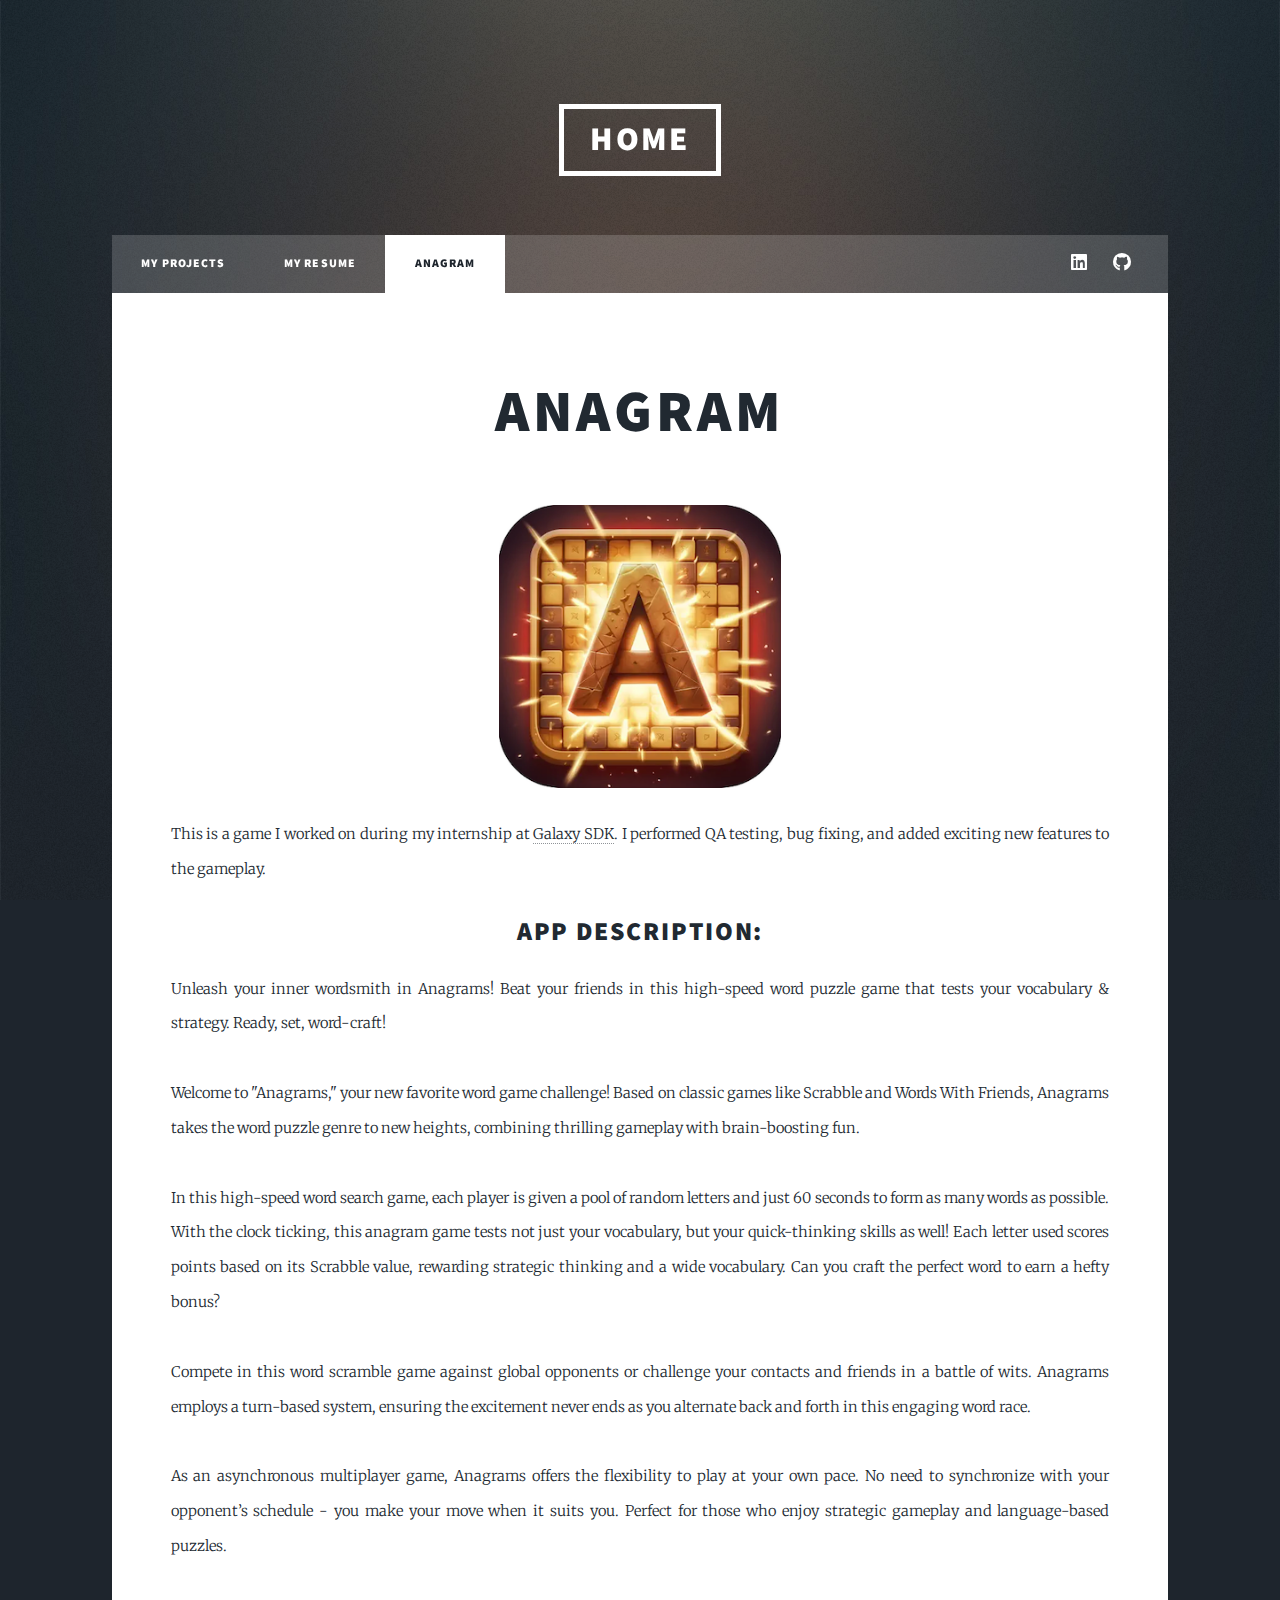
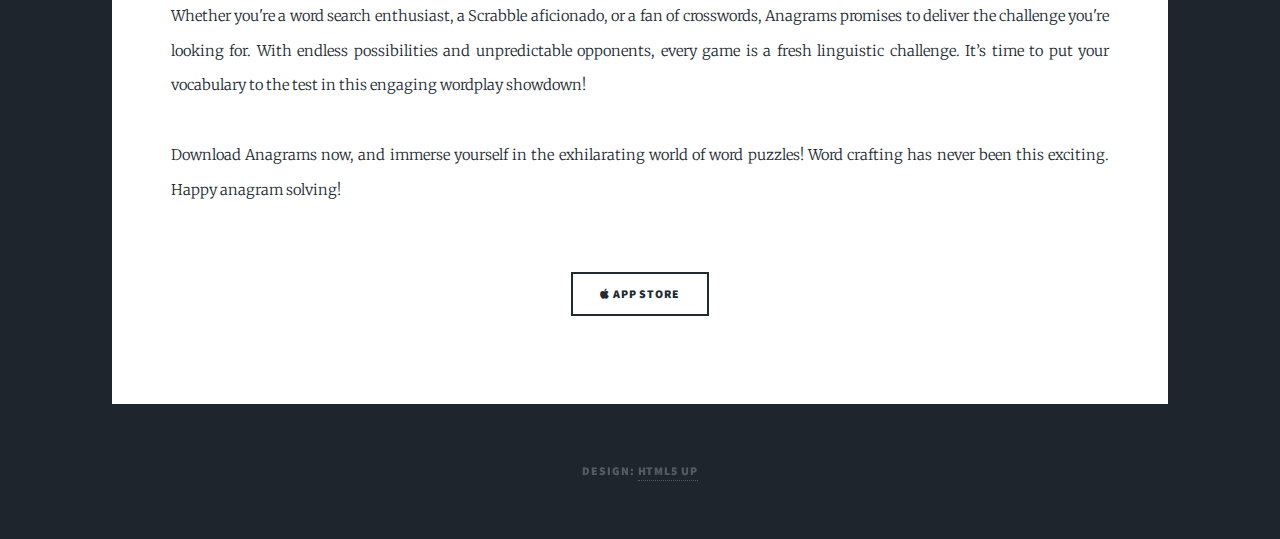
==== commit 450ab54c: "updating resume portion" ====
--- a/anagram.html
+++ b/anagram.html
@@ -43,7 +43,7 @@
 								<header class="major">
 									<h1>Anagram<br /></h1>
 								</header>
-								<div class="image main"><img src="images/AnagramIcon.png" alt="" /></div>
+								<a href="https://apps.apple.com/us/app/anagram-word-battle/id6450316290" target="_blank"><img src="images/AnagramIcon.png" alt="" class="center"/></a>
 								<p>
 									<article>
                                         <p>This is a game I worked on during my internship at <a href="https://www.galaxysdk.com/" target="_blank">Galaxy SDK</a>. I performed QA testing, bug fixing, and added exciting new features to the gameplay.
--- a/assets/css/main.css
+++ b/assets/css/main.css
@@ -2697,6 +2697,13 @@
   display: block;
 }
 
+.center {
+  display: block;
+  margin-left: auto;
+  margin-right: auto;
+  width: 30%;
+}
+
 .image.left,
 .image.right {
   max-width: 40%;
